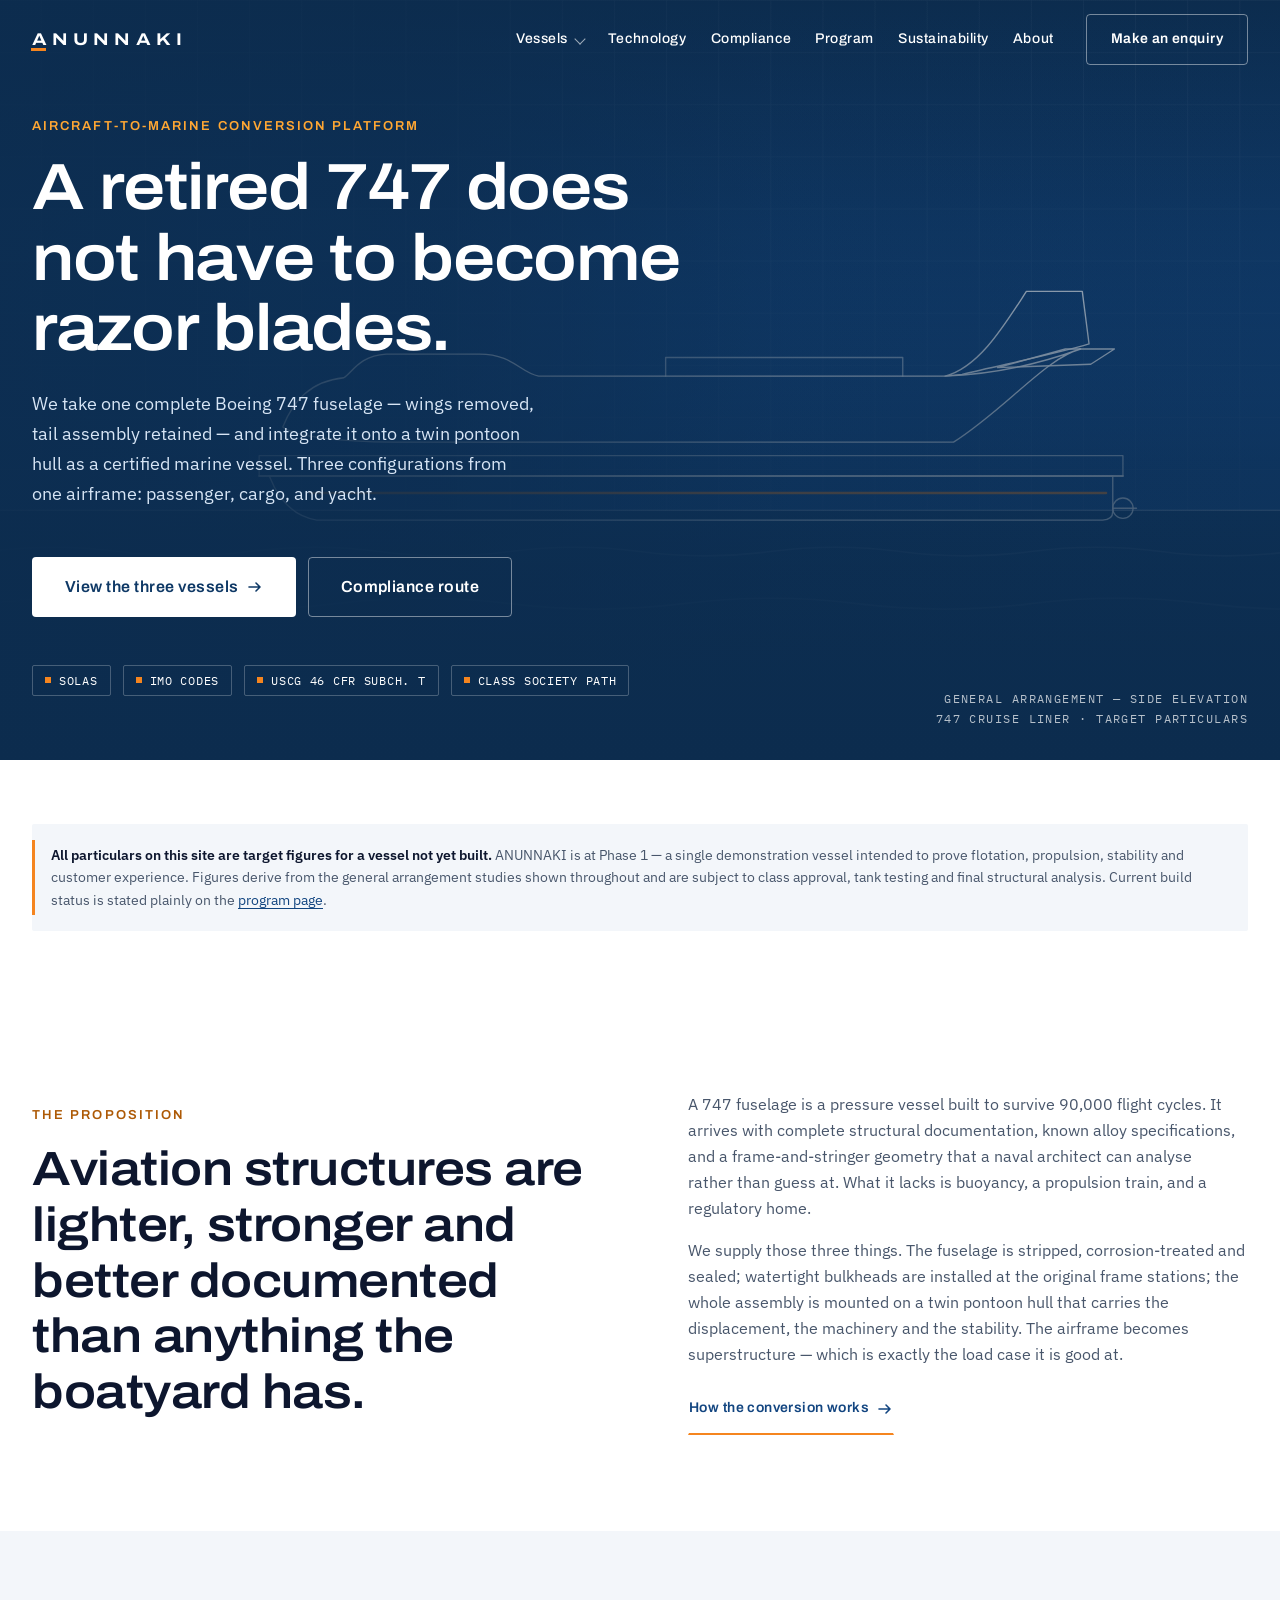
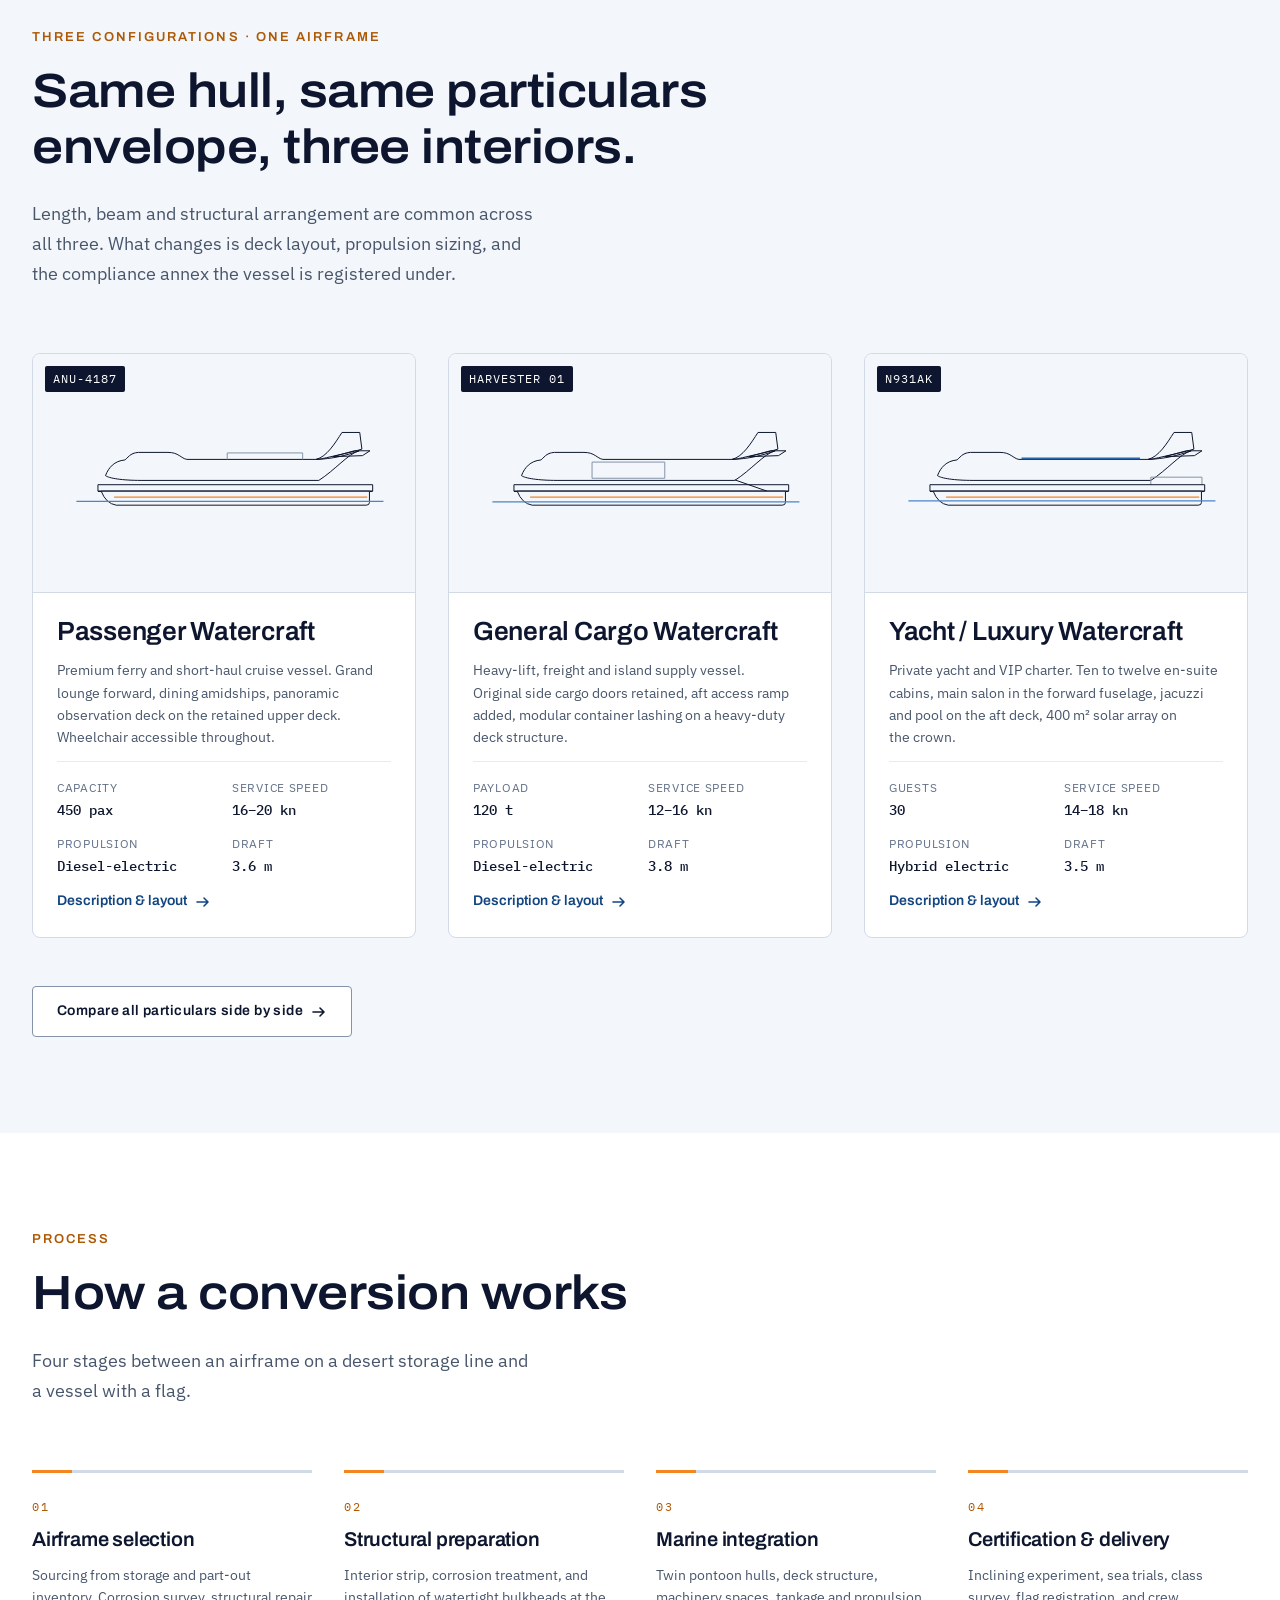
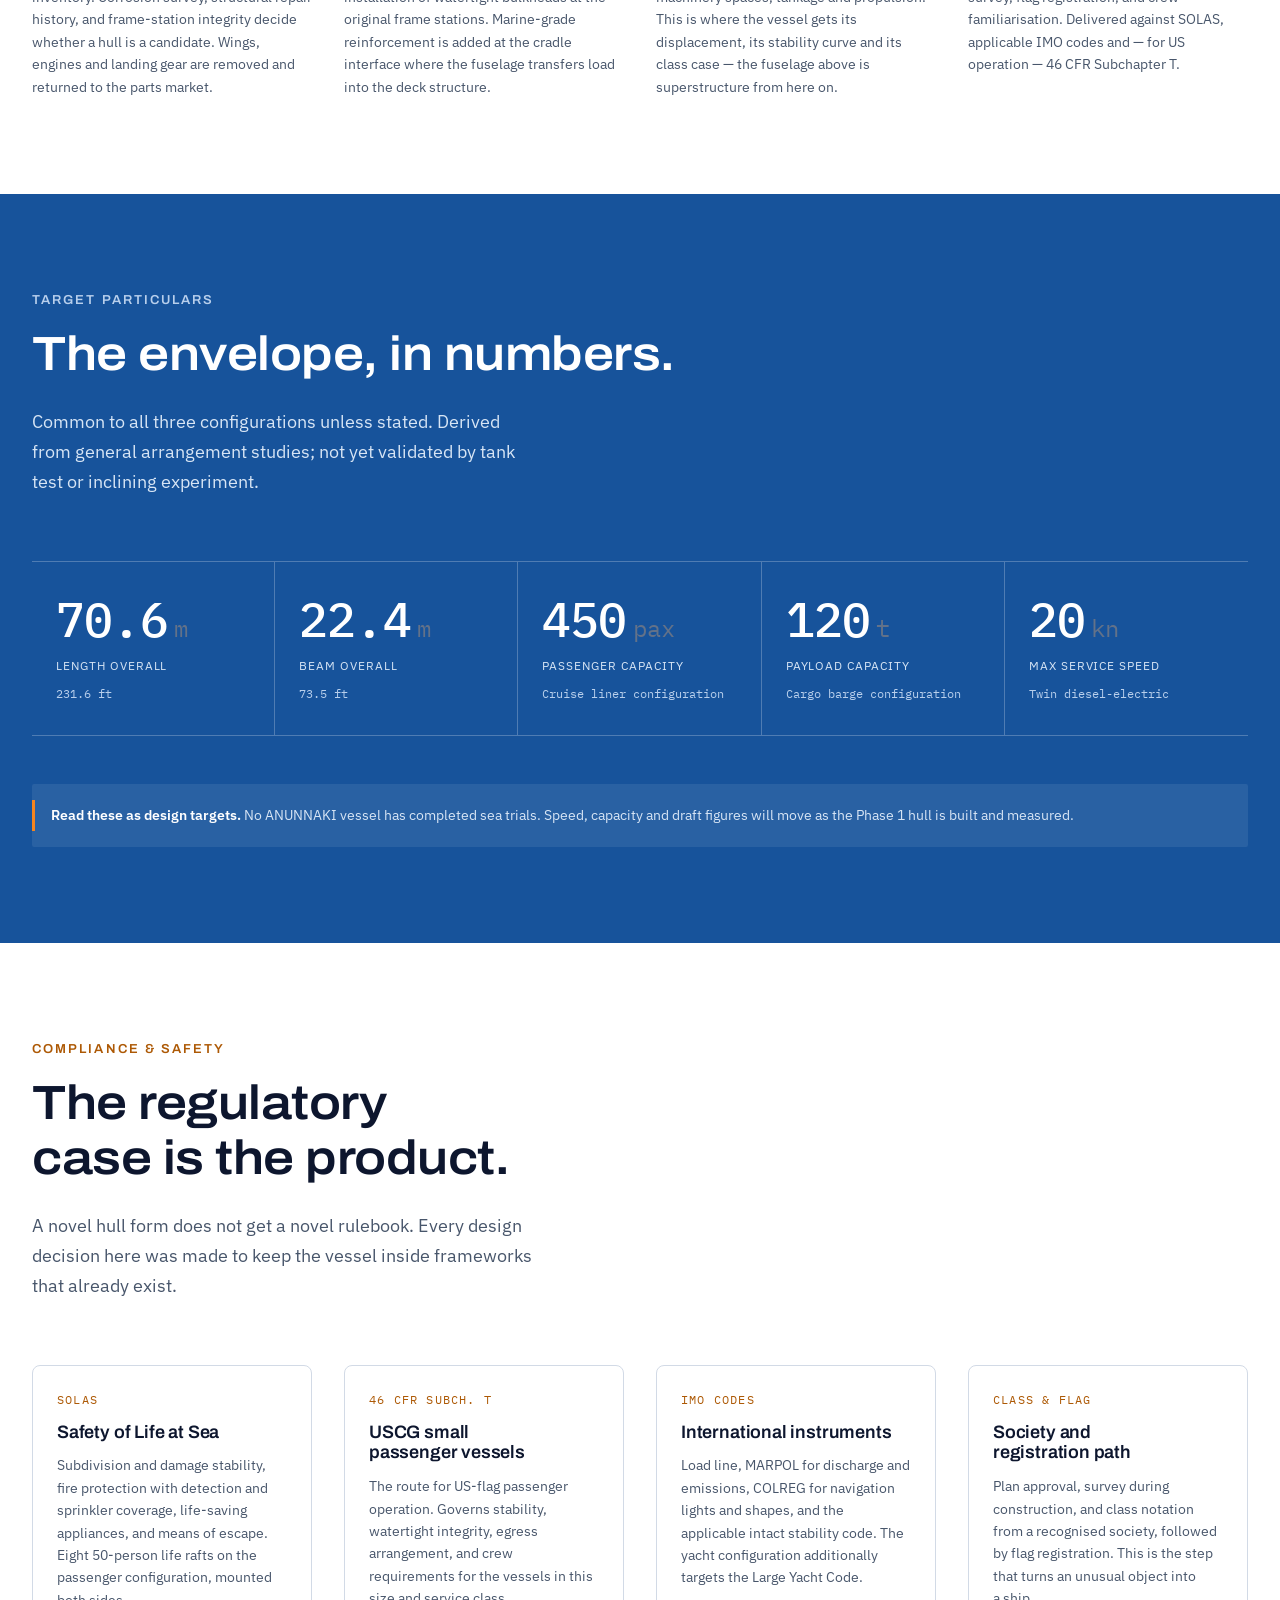
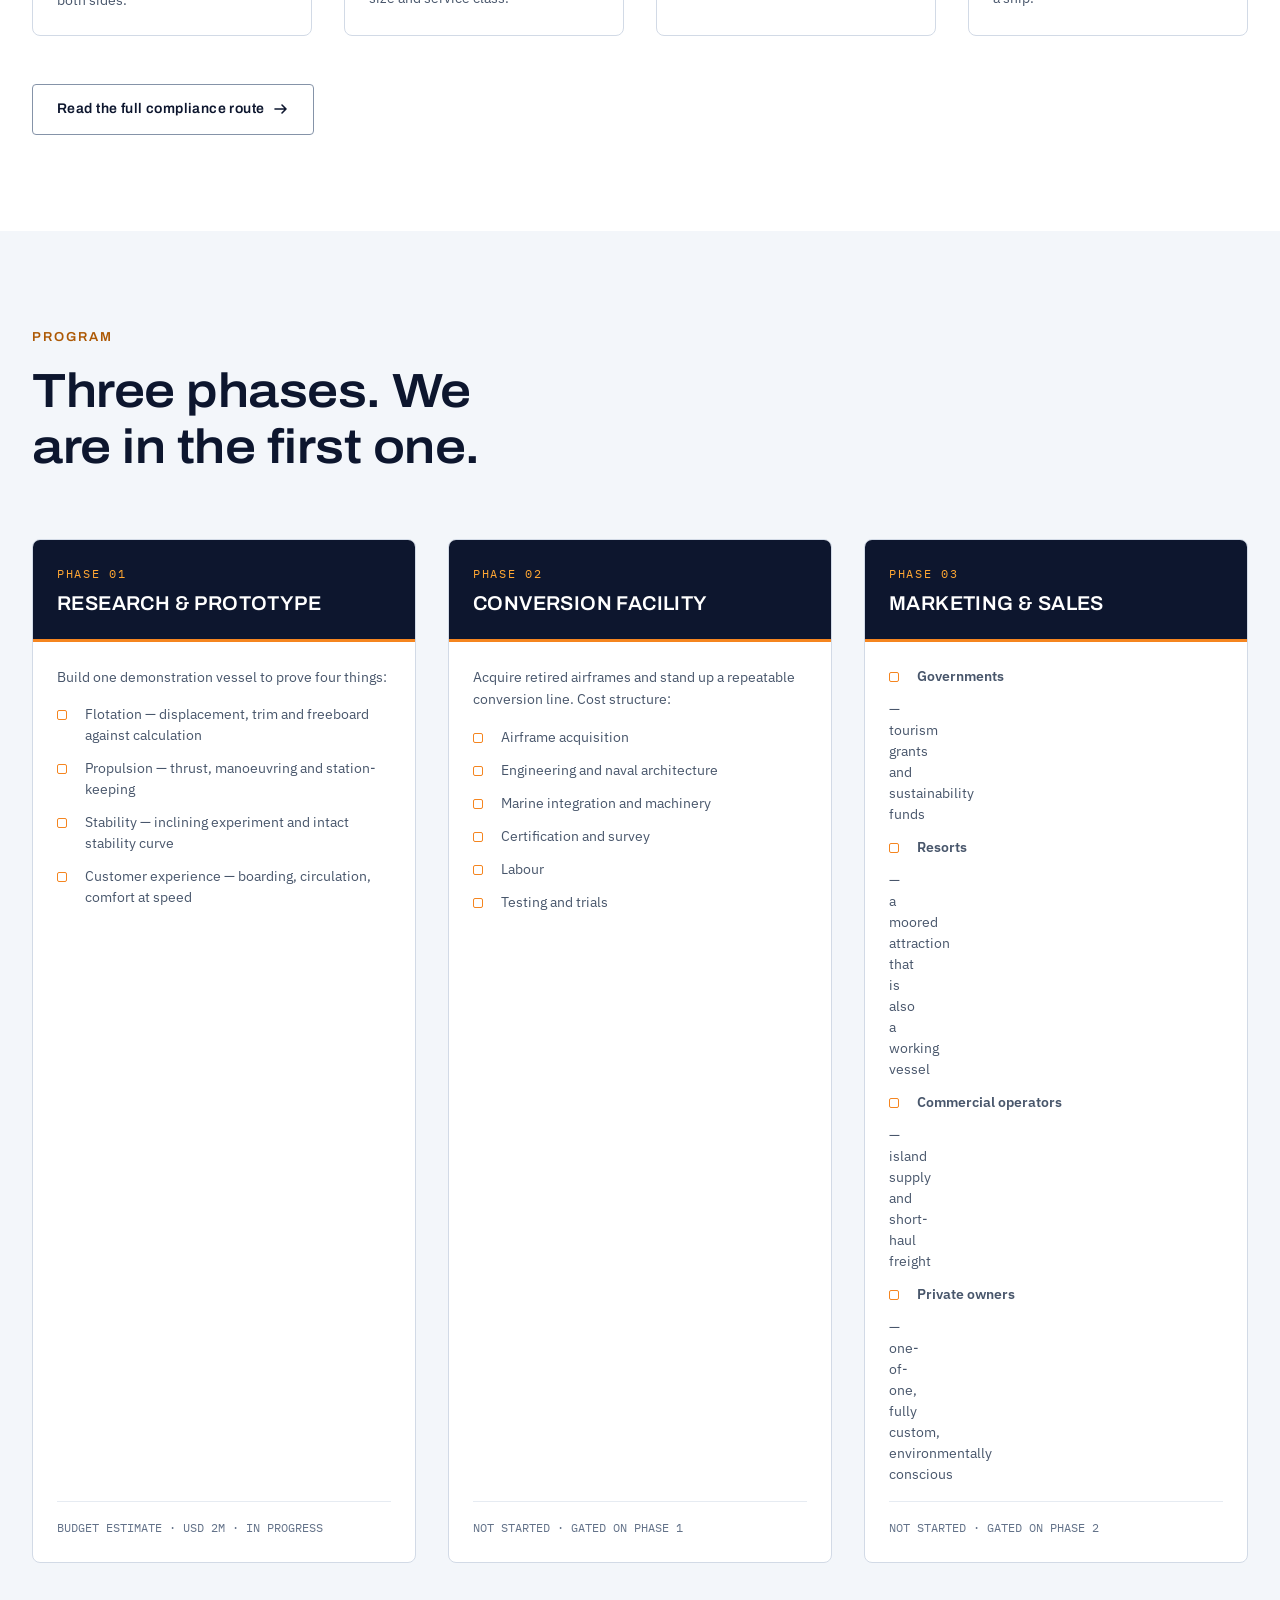
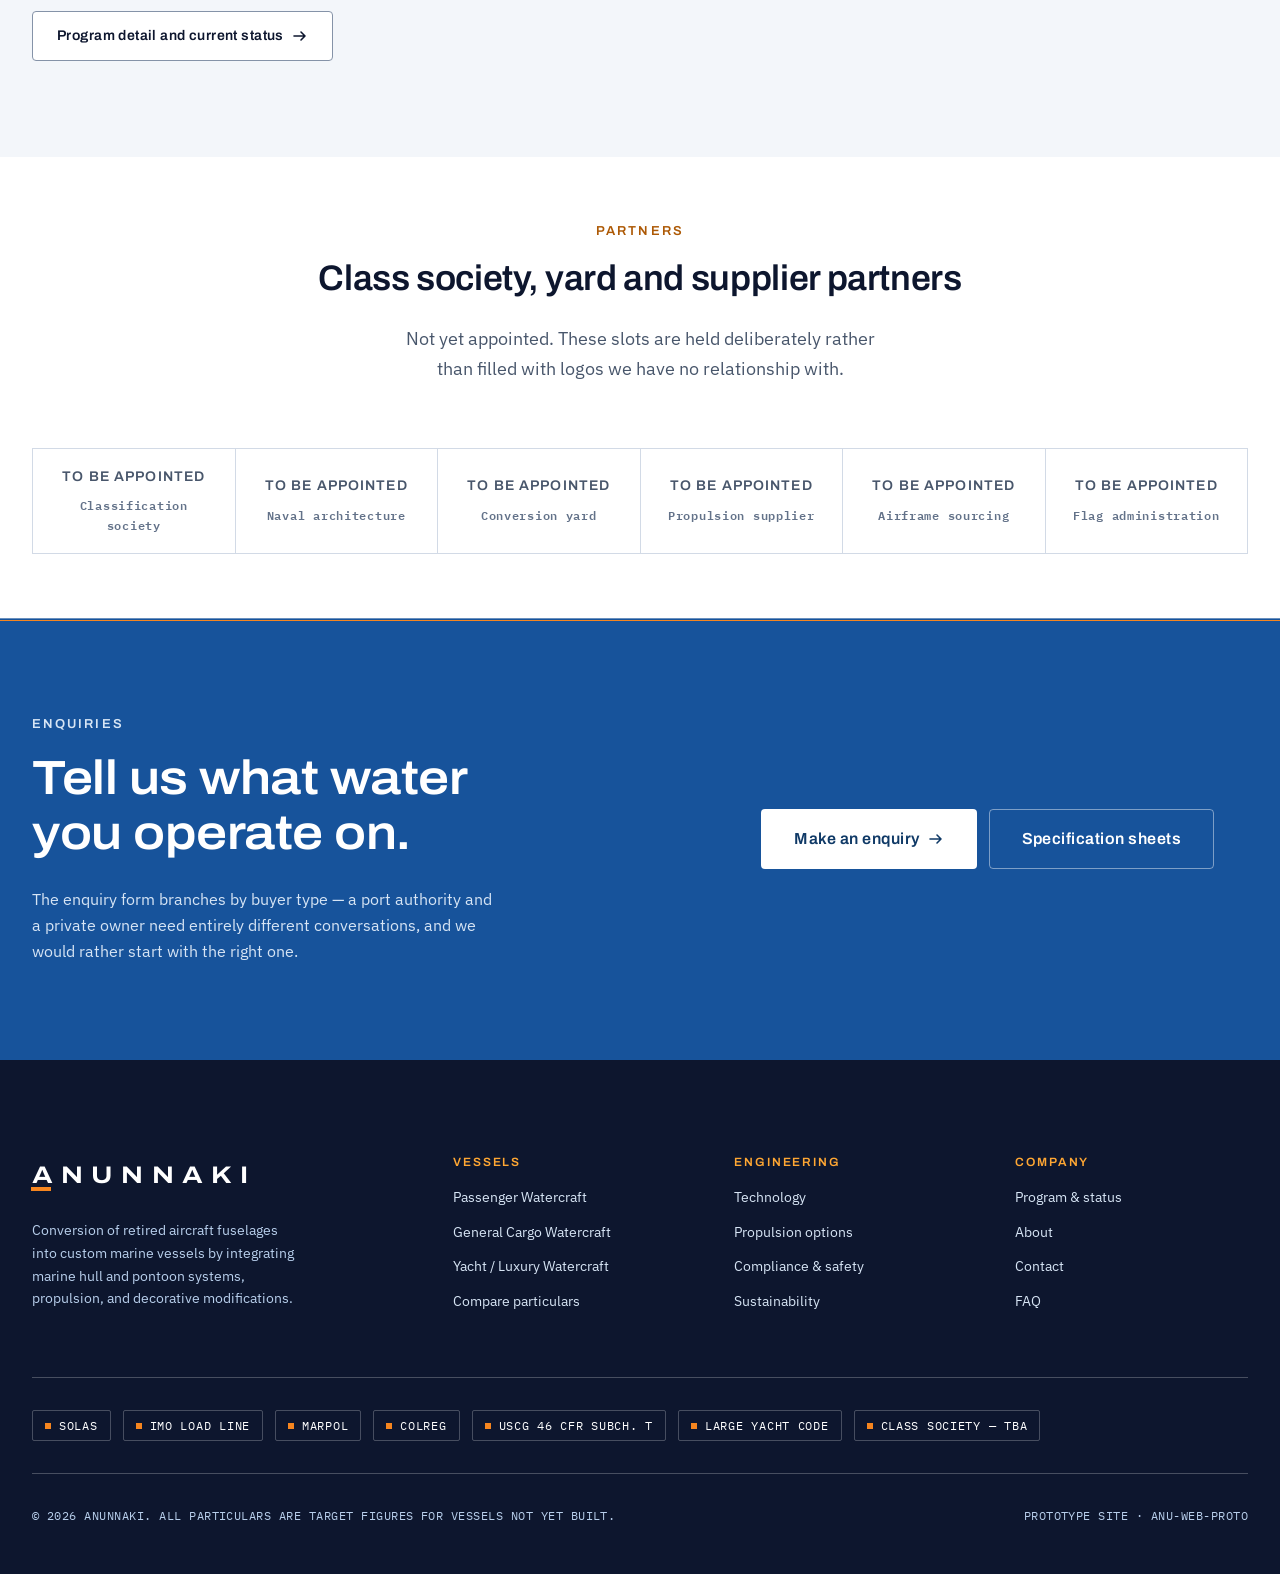
==== index.html @ afaea33b "index.html added so vercel works" ====
<!DOCTYPE html>
<html lang="en" class="no-js">
<head>
<meta charset="utf-8">
<meta name="viewport" content="width=device-width, initial-scale=1">
<title>ANUNNAKI — Aircraft-to-Marine Conversion Platform</title>
<meta name="description" content="ANUNNAKI converts retired Boeing 747 fuselages into certified marine vessels — passenger ferries, cargo barges and luxury yachts — on twin pontoon hulls, built to SOLAS, IMO and USCG 46 CFR Subchapter T standards.">

<link rel="preconnect" href="https://fonts.googleapis.com">
<link rel="preconnect" href="https://fonts.gstatic.com" crossorigin>
<link rel="stylesheet" href="https://fonts.googleapis.com/css2?family=Archivo:wdth,wght@75..125,400..700&family=IBM+Plex+Mono:wght@400;500&family=IBM+Plex+Sans:wght@400;500;600&display=swap">
<link rel="stylesheet" href="styles.css">
</head>

<body>

<a class="skip-link" href="#main">Skip to content</a>

<!-- ======================================================================
     HEADER — transparent over the hero, solid on scroll
     ====================================================================== -->
<header class="site-header" data-header data-over-hero="true">
  <div class="site-header__inner">

    <a class="logo" href="index.html" aria-label="ANUNNAKI — home">
      <span class="logo__mark">A</span><span>NUNNAKI</span>
    </a>

    <nav class="nav" aria-label="Primary">
      <ul class="nav__list">

        <li class="nav__item">
          <a class="nav__link nav__link--has-menu" href="vessels.html">
            Vessels <span class="nav__caret" aria-hidden="true"></span>
          </a>
          <div class="nav__menu">
            <a class="nav__menu-link" href="passenger.html">
              <span class="nav__menu-title">Passenger Watercraft</span>
              <span class="nav__menu-meta">747 CRUISE LINER · 450 PAX</span>
            </a>
            <a class="nav__menu-link" href="cargo.html">
              <span class="nav__menu-title">General Cargo Watercraft</span>
              <span class="nav__menu-meta">747 CARGO BARGE · 120 T</span>
            </a>
            <a class="nav__menu-link" href="yacht.html">
              <span class="nav__menu-title">Yacht / Luxury Watercraft</span>
              <span class="nav__menu-meta">747 LUXURY YACHT · 30 GUESTS</span>
            </a>
            <a class="nav__menu-link" href="vessels.html">
              <span class="nav__menu-title">Compare all three</span>
              <span class="nav__menu-meta">SHARED PARTICULARS SCHEMA</span>
            </a>
          </div>
        </li>

        <li class="nav__item"><a class="nav__link" href="technology.html">Technology</a></li>
        <li class="nav__item"><a class="nav__link" href="compliance.html">Compliance</a></li>
        <li class="nav__item"><a class="nav__link" href="program.html">Program</a></li>
        <li class="nav__item"><a class="nav__link" href="sustainability.html">Sustainability</a></li>
        <li class="nav__item"><a class="nav__link" href="about.html">About</a></li>
      </ul>

      <a class="btn btn--on-brand-outline" href="contact.html">Make an enquiry</a>
    </nav>

    <button class="nav-toggle" type="button" data-nav-toggle aria-expanded="false" aria-controls="drawer" aria-label="Open menu">
      <span class="nav-toggle__bar"></span>
      <span class="nav-toggle__bar"></span>
      <span class="nav-toggle__bar"></span>
    </button>
  </div>
</header>

<!-- Mobile drawer -->
<div class="drawer" id="drawer" data-drawer data-open="false">
  <p class="drawer__group-label">Vessels</p>
  <a class="drawer__link" href="passenger.html">Passenger <span class="drawer__meta">450 PAX</span></a>
  <a class="drawer__link" href="cargo.html">Cargo <span class="drawer__meta">120 T</span></a>
  <a class="drawer__link" href="yacht.html">Yacht <span class="drawer__meta">30 GUESTS</span></a>

  <p class="drawer__group-label">Company</p>
  <a class="drawer__link" href="technology.html">Technology</a>
  <a class="drawer__link" href="compliance.html">Compliance &amp; Safety</a>
  <a class="drawer__link" href="program.html">Program</a>
  <a class="drawer__link" href="sustainability.html">Sustainability</a>
  <a class="drawer__link" href="about.html">About</a>
  <a class="drawer__link" href="faq.html">FAQ</a>
  <a class="drawer__link" href="contact.html">Contact</a>
</div>


<main id="main">

<!-- ======================================================================
     HERO — full-bleed. The drawing is the hero, not a render: the supplied
     renders carry visible generation artifacts and this audience spots them.
     ====================================================================== -->
<section class="hero hero--bleed">

  <div class="hero__media" aria-hidden="true">
    <svg viewBox="0 0 1200 700" preserveAspectRatio="xMidYMid slice" role="presentation">
      <defs>
        <linearGradient id="heroSky" x1="0" y1="0" x2="0" y2="1">
          <stop offset="0%"   stop-color="#0C2C4E"/>
          <stop offset="55%"  stop-color="#124580"/>
          <stop offset="100%" stop-color="#17539B"/>
        </linearGradient>
        <linearGradient id="heroSea" x1="0" y1="0" x2="0" y2="1">
          <stop offset="0%"   stop-color="#0F3966"/>
          <stop offset="100%" stop-color="#0C2C4E"/>
        </linearGradient>
        <pattern id="heroGrid" width="48" height="48" patternUnits="userSpaceOnUse">
          <path d="M 48 0 L 0 0 0 48" fill="none" stroke="#FFFFFF" stroke-opacity="0.06" stroke-width="1"/>
        </pattern>
      </defs>

      <rect width="1200" height="700" fill="url(#heroSky)"/>
      <rect width="1200" height="700" fill="url(#heroGrid)"/>
      <rect y="470" width="1200" height="230" fill="url(#heroSea)"/>

      <!-- Horizon and swell -->
      <path d="M0 470 H1200" stroke="#FFFFFF" stroke-opacity="0.22" stroke-width="1"/>
      <path d="M0 508 q60 -8 120 0 t120 0 t120 0 t120 0 t120 0 t120 0 t120 0 t120 0 t120 0 t120 0"
            fill="none" stroke="#FFFFFF" stroke-opacity="0.10" stroke-width="1.5"/>
      <path d="M0 556 q80 -10 160 0 t160 0 t160 0 t160 0 t160 0 t160 0 t160 0 t160 0"
            fill="none" stroke="#FFFFFF" stroke-opacity="0.08" stroke-width="1.5"/>

      <!-- Vessel silhouette, drawn in white line on the marine field.
           The y-offset is derived, not eyeballed: the hull's local waterline
           sits at y=288, so to land it on the sea surface at y=470 the group
           translates by 470 - (288 x 0.78) = 245. -->
      <g transform="translate(140, 245) scale(0.78)" fill="none"
         stroke="#FFFFFF" stroke-opacity="0.9" stroke-width="1.6"
         stroke-linejoin="round" stroke-linecap="round">

        <!-- Fuselage with 747 upper deck -->
        <path d="M 168 190
                 C 180 160, 200 136, 240 132
                 C 250 126, 258 106, 290 104
                 L 400 104
                 C 440 104, 448 126, 470 130
                 L 950 130
                 C 1010 128, 1060 116, 1110 98
                 C 1070 108, 1020 170, 960 208
                 L 300 208
                 C 230 208, 180 200, 168 190 Z"/>

        <!-- Vertical stabiliser, retained -->
        <path d="M 950 130 C 990 120, 1020 70, 1046 30 L 1112 30 L 1120 92
                 C 1080 104, 1020 116, 970 128 Z"/>
        <!-- Horizontal stabiliser -->
        <path d="M 1012 120 L 1092 98 L 1150 98 L 1122 116 Z"/>

        <!-- Upper deck / observation railing -->
        <path d="M 620 130 L 620 108 M 900 130 L 900 108 M 620 108 L 900 108"
              stroke-opacity="0.55"/>

        <!-- Main deck -->
        <path d="M 140 248 L 1160 248" stroke-width="2.2"/>
        <path d="M 140 248 L 140 224 L 1160 224 L 1160 248" stroke-opacity="0.7"/>

        <!-- Twin pontoon hull, side profile -->
        <path d="M 152 248 L 1148 248 L 1148 290 Q 1148 300 1136 300 L 208 300
                 Q 170 294 152 248 Z"/>
        <!-- Hull stripe -->
        <path d="M 200 268 L 1140 268" stroke="#F5851F" stroke-opacity="0.95" stroke-width="3"/>

        <!-- Propulsion pod -->
        <circle cx="1160" cy="286" r="12"/>
        <path d="M 1148 286 L 1176 286"/>
      </g>

      <!-- Waterline through the hulls -->
      <path d="M0 470 H1200" stroke="#FFFFFF" stroke-opacity="0.28" stroke-width="1"/>
    </svg>
  </div>

  <div class="hero__scrim"></div>

  <div class="hero__inner container">
    <p class="eyebrow eyebrow--on-dark">Aircraft-to-marine conversion platform</p>
    <h1 class="hero__title">A retired 747 does not have to become razor blades.</h1>
    <p class="hero__lead">
      We take one complete Boeing 747 fuselage — wings removed, tail assembly retained — and
      integrate it onto a twin pontoon hull as a certified marine vessel. Three configurations
      from one airframe: passenger, cargo, and yacht.
    </p>

    <div class="cluster hero__actions">
      <a class="btn btn--on-brand btn--lg" href="vessels.html">
        View the three vessels
        <svg class="btn__arrow" viewBox="0 0 16 16" fill="none" aria-hidden="true">
          <path d="M2 8h11M9 4l4 4-4 4" stroke="currentColor" stroke-width="1.6" stroke-linecap="round" stroke-linejoin="round"/>
        </svg>
      </a>
      <a class="btn btn--on-brand-outline btn--lg" href="compliance.html">Compliance route</a>
    </div>

    <div class="cluster mt-7">
      <span class="badge badge--on-brand">SOLAS</span>
      <span class="badge badge--on-brand">IMO CODES</span>
      <span class="badge badge--on-brand">USCG 46 CFR SUBCH. T</span>
      <span class="badge badge--on-brand">CLASS SOCIETY PATH</span>
    </div>
  </div>

  <p class="hero__reg">
    GENERAL ARRANGEMENT — SIDE ELEVATION<br>
    747 CRUISE LINER · TARGET PARTICULARS
  </p>
</section>

<!-- ======================================================================
     DISCLOSURE — placed first on purpose. Phase 1 is the prototype; every
     figure on this site is a target, and saying so up front is cheaper
     than being asked.
     ====================================================================== -->
<section class="section section--sm">
  <div class="container">
    <div class="notice reveal">
      <p class="notice__body">
        <strong>All particulars on this site are target figures for a vessel not yet built.</strong>
        ANUNNAKI is at Phase&nbsp;1 — a single demonstration vessel intended to prove flotation,
        propulsion, stability and customer experience. Figures derive from the general arrangement
        studies shown throughout and are subject to class approval, tank testing and final
        structural analysis. Current build status is stated plainly on the
        <a href="program.html">program page</a>.
      </p>
    </div>
  </div>
</section>

<!-- ======================================================================
     PROPOSITION
     ====================================================================== -->
<section class="section">
  <div class="container">
    <div class="split">
      <div class="reveal">
        <p class="eyebrow">The proposition</p>
        <h2>Aviation structures are lighter, stronger and better documented than anything the boatyard has.</h2>
      </div>
      <div class="prose reveal">
        <p>
          A 747 fuselage is a pressure vessel built to survive 90,000 flight cycles. It arrives
          with complete structural documentation, known alloy specifications, and a frame-and-stringer
          geometry that a naval architect can analyse rather than guess at. What it lacks is
          buoyancy, a propulsion train, and a regulatory home.
        </p>
        <p>
          We supply those three things. The fuselage is stripped, corrosion-treated and sealed;
          watertight bulkheads are installed at the original frame stations; the whole assembly is
          mounted on a twin pontoon hull that carries the displacement, the machinery and the
          stability. The airframe becomes superstructure — which is exactly the load case it is
          good at.
        </p>
        <p>
          <a class="btn btn--ghost" href="technology.html">
            How the conversion works
            <svg class="btn__arrow" viewBox="0 0 16 16" fill="none" aria-hidden="true">
              <path d="M2 8h11M9 4l4 4-4 4" stroke="currentColor" stroke-width="1.6" stroke-linecap="round" stroke-linejoin="round"/>
            </svg>
          </a>
        </p>
      </div>
    </div>
  </div>
</section>

<!-- ======================================================================
     THREE VESSELS — the links the brief asked for. Each goes to a page
     with a written description and the layout drawings.
     ====================================================================== -->
<section class="section section--sunken" id="vessels">
  <div class="container">

    <div class="section-header reveal">
      <p class="eyebrow">Three configurations · one airframe</p>
      <h2>Same hull, same particulars envelope, three interiors.</h2>
      <p class="section-header__lead">
        Length, beam and structural arrangement are common across all three. What changes is deck
        layout, propulsion sizing, and the compliance annex the vessel is registered under.
      </p>
    </div>

    <div class="auto-grid auto-grid--3">

      <!-- Passenger -->
      <article class="vessel-card reveal">
        <div class="vessel-card__media">
          <span class="vessel-card__tag">ANU-4187</span>
          <svg class="ga" viewBox="0 0 620 200" role="img" aria-label="Side elevation of the 747 Cruise Liner: fuselage with upper deck lounge on a twin pontoon hull.">
            <g transform="translate(6,10) scale(0.5)">
              <path class="ln" d="M 168 190 C 180 160, 200 136, 240 132 C 250 126, 258 106, 290 104 L 400 104 C 440 104, 448 126, 470 130 L 950 130 C 1010 128, 1060 116, 1110 98 C 1070 108, 1020 170, 960 208 L 300 208 C 230 208, 180 200, 168 190 Z"/>
              <path class="ln" d="M 950 130 C 990 120, 1020 70, 1046 30 L 1112 30 L 1120 92 C 1080 104, 1020 116, 970 128 Z"/>
              <path class="ln" d="M 1012 120 L 1092 98 L 1150 98 L 1122 116 Z"/>
              <path class="dim" d="M 620 130 L 620 106 L 900 106 L 900 130"/>
              <path class="ln-2" d="M 140 248 L 1160 248"/>
              <path class="ln" d="M 140 248 L 140 224 L 1160 224 L 1160 248"/>
              <path class="fill-light" d="M 152 248 L 1148 248 L 1148 290 Q 1148 300 1136 300 L 208 300 Q 170 294 152 248 Z"/>
              <path d="M 200 270 L 1140 270" stroke="var(--accent-graphic)" stroke-width="5" fill="none"/>
              <path class="wl" d="M 60 286 H 1200"/>
            </g>
          </svg>
        </div>
        <div class="vessel-card__body">
          <h3 class="vessel-card__title"><a href="passenger.html">Passenger Watercraft</a></h3>
          <p class="vessel-card__desc">
            Premium ferry and short-haul cruise vessel. Grand lounge forward, dining amidships,
            panoramic observation deck on the retained upper deck. Wheelchair accessible throughout.
          </p>
          <dl class="vessel-card__specs">
            <div class="vessel-card__spec"><dt>Capacity</dt><dd>450 pax</dd></div>
            <div class="vessel-card__spec"><dt>Service speed</dt><dd>16–20 kn</dd></div>
            <div class="vessel-card__spec"><dt>Propulsion</dt><dd>Diesel-electric</dd></div>
            <div class="vessel-card__spec"><dt>Draft</dt><dd>3.6 m</dd></div>
          </dl>
          <p class="vessel-card__cta">
            Description &amp; layout
            <svg class="btn__arrow" viewBox="0 0 16 16" fill="none" aria-hidden="true">
              <path d="M2 8h11M9 4l4 4-4 4" stroke="currentColor" stroke-width="1.6" stroke-linecap="round" stroke-linejoin="round"/>
            </svg>
          </p>
        </div>
      </article>

      <!-- Cargo -->
      <article class="vessel-card reveal">
        <div class="vessel-card__media">
          <span class="vessel-card__tag">HARVESTER 01</span>
          <svg class="ga" viewBox="0 0 620 200" role="img" aria-label="Side elevation of the 747 Cargo Barge: fuselage with aft loading ramp on a twin pontoon hull.">
            <g transform="translate(6,10) scale(0.5)">
              <path class="ln" d="M 168 190 C 180 160, 200 136, 240 132 C 250 126, 258 106, 290 104 L 400 104 C 440 104, 448 126, 470 130 L 950 130 C 1010 128, 1060 116, 1110 98 C 1070 108, 1020 170, 960 208 L 300 208 C 230 208, 180 200, 168 190 Z"/>
              <path class="ln" d="M 950 130 C 990 120, 1020 70, 1046 30 L 1112 30 L 1120 92 C 1080 104, 1020 116, 970 128 Z"/>
              <path class="ln" d="M 1012 120 L 1092 98 L 1150 98 L 1122 116 Z"/>
              <!-- Side cargo door -->
              <path class="dim" d="M 430 140 L 430 200 L 700 200 L 700 140 Z"/>
              <!-- Aft ramp, lowered -->
              <path class="ln" d="M 960 206 L 1080 248"/>
              <path class="ln-2" d="M 140 248 L 1160 248"/>
              <path class="ln" d="M 140 248 L 140 224 L 1160 224 L 1160 248"/>
              <path class="fill-light" d="M 152 248 L 1148 248 L 1148 290 Q 1148 300 1136 300 L 208 300 Q 170 294 152 248 Z"/>
              <path d="M 200 270 L 1140 270" stroke="var(--accent-graphic)" stroke-width="5" fill="none"/>
              <path class="wl" d="M 60 288 H 1200"/>
            </g>
          </svg>
        </div>
        <div class="vessel-card__body">
          <h3 class="vessel-card__title"><a href="cargo.html">General Cargo Watercraft</a></h3>
          <p class="vessel-card__desc">
            Heavy-lift, freight and island supply vessel. Original side cargo doors retained,
            aft access ramp added, modular container lashing on a heavy-duty deck structure.
          </p>
          <dl class="vessel-card__specs">
            <div class="vessel-card__spec"><dt>Payload</dt><dd>120 t</dd></div>
            <div class="vessel-card__spec"><dt>Service speed</dt><dd>12–16 kn</dd></div>
            <div class="vessel-card__spec"><dt>Propulsion</dt><dd>Diesel-electric</dd></div>
            <div class="vessel-card__spec"><dt>Draft</dt><dd>3.8 m</dd></div>
          </dl>
          <p class="vessel-card__cta">
            Description &amp; layout
            <svg class="btn__arrow" viewBox="0 0 16 16" fill="none" aria-hidden="true">
              <path d="M2 8h11M9 4l4 4-4 4" stroke="currentColor" stroke-width="1.6" stroke-linecap="round" stroke-linejoin="round"/>
            </svg>
          </p>
        </div>
      </article>

      <!-- Yacht -->
      <article class="vessel-card reveal">
        <div class="vessel-card__media">
          <span class="vessel-card__tag">N931AK</span>
          <svg class="ga" viewBox="0 0 620 200" role="img" aria-label="Side elevation of the 747 Luxury Yacht: fuselage with open aft deck and solar array on a twin pontoon hull.">
            <g transform="translate(6,10) scale(0.5)">
              <path class="ln" d="M 168 190 C 180 160, 200 136, 240 132 C 250 126, 258 106, 290 104 L 400 104 C 440 104, 448 126, 470 130 L 950 130 C 1010 128, 1060 116, 1110 98 C 1070 108, 1020 170, 960 208 L 300 208 C 230 208, 180 200, 168 190 Z"/>
              <path class="ln" d="M 950 130 C 990 120, 1020 70, 1046 30 L 1112 30 L 1120 92 C 1080 104, 1020 116, 970 128 Z"/>
              <path class="ln" d="M 1012 120 L 1092 98 L 1150 98 L 1122 116 Z"/>
              <!-- Solar array on the crown -->
              <path d="M 480 126 L 920 126" stroke="var(--marine-500)" stroke-width="6" fill="none"/>
              <!-- Open aft sun deck with rail -->
              <path class="dim" d="M 960 224 L 960 196 M 1150 224 L 1150 196 M 960 196 L 1150 196"/>
              <path class="ln-2" d="M 140 248 L 1160 248"/>
              <path class="ln" d="M 140 248 L 140 224 L 1160 224 L 1160 248"/>
              <path class="fill-light" d="M 152 248 L 1148 248 L 1148 290 Q 1148 300 1136 300 L 208 300 Q 170 294 152 248 Z"/>
              <path d="M 200 270 L 1140 270" stroke="var(--accent-graphic)" stroke-width="5" fill="none"/>
              <path class="wl" d="M 60 284 H 1200"/>
            </g>
          </svg>
        </div>
        <div class="vessel-card__body">
          <h3 class="vessel-card__title"><a href="yacht.html">Yacht / Luxury Watercraft</a></h3>
          <p class="vessel-card__desc">
            Private yacht and VIP charter. Ten to twelve en-suite cabins, main salon in the
            forward fuselage, jacuzzi and pool on the aft deck, 400&nbsp;m² solar array on the crown.
          </p>
          <dl class="vessel-card__specs">
            <div class="vessel-card__spec"><dt>Guests</dt><dd>30</dd></div>
            <div class="vessel-card__spec"><dt>Service speed</dt><dd>14–18 kn</dd></div>
            <div class="vessel-card__spec"><dt>Propulsion</dt><dd>Hybrid electric</dd></div>
            <div class="vessel-card__spec"><dt>Draft</dt><dd>3.5 m</dd></div>
          </dl>
          <p class="vessel-card__cta">
            Description &amp; layout
            <svg class="btn__arrow" viewBox="0 0 16 16" fill="none" aria-hidden="true">
              <path d="M2 8h11M9 4l4 4-4 4" stroke="currentColor" stroke-width="1.6" stroke-linecap="round" stroke-linejoin="round"/>
            </svg>
          </p>
        </div>
      </article>

    </div>

    <p class="mt-7">
      <a class="btn btn--secondary" href="vessels.html">
        Compare all particulars side by side
        <svg class="btn__arrow" viewBox="0 0 16 16" fill="none" aria-hidden="true">
          <path d="M2 8h11M9 4l4 4-4 4" stroke="currentColor" stroke-width="1.6" stroke-linecap="round" stroke-linejoin="round"/>
        </svg>
      </a>
    </p>
  </div>
</section>

<!-- ======================================================================
     HOW A CONVERSION WORKS
     ====================================================================== -->
<section class="section">
  <div class="container">
    <div class="section-header reveal">
      <p class="eyebrow">Process</p>
      <h2>How a conversion works</h2>
      <p class="section-header__lead">
        Four stages between an airframe on a desert storage line and a vessel with a flag.
      </p>
    </div>

    <div class="process">
      <div class="process__step reveal">
        <h3 class="process__title">Airframe selection</h3>
        <p class="process__desc">
          Sourcing from storage and part-out inventory. Corrosion survey, structural repair history,
          and frame-station integrity decide whether a hull is a candidate. Wings, engines and
          landing gear are removed and returned to the parts market.
        </p>
      </div>
      <div class="process__step reveal">
        <h3 class="process__title">Structural preparation</h3>
        <p class="process__desc">
          Interior strip, corrosion treatment, and installation of watertight bulkheads at the
          original frame stations. Marine-grade reinforcement is added at the cradle interface
          where the fuselage transfers load into the deck structure.
        </p>
      </div>
      <div class="process__step reveal">
        <h3 class="process__title">Marine integration</h3>
        <p class="process__desc">
          Twin pontoon hulls, deck structure, machinery spaces, tankage and propulsion. This is
          where the vessel gets its displacement, its stability curve and its class case — the
          fuselage above is superstructure from here on.
        </p>
      </div>
      <div class="process__step reveal">
        <h3 class="process__title">Certification &amp; delivery</h3>
        <p class="process__desc">
          Inclining experiment, sea trials, class survey, flag registration, and crew familiarisation.
          Delivered against SOLAS, applicable IMO codes and — for US operation — 46&nbsp;CFR
          Subchapter&nbsp;T.
        </p>
      </div>
    </div>
  </div>
</section>

<!-- ======================================================================
     CREDIBILITY BAND — stat strip on the marine field
     ====================================================================== -->
<section class="section section--brand">
  <div class="container">
    <div class="section-header reveal">
      <p class="eyebrow eyebrow--on-brand">Target particulars</p>
      <h2>The envelope, in numbers.</h2>
      <p class="section-header__lead" style="color: var(--marine-100);">
        Common to all three configurations unless stated. Derived from general arrangement studies;
        not yet validated by tank test or inclining experiment.
      </p>
    </div>

    <div class="stat-strip stat-strip--on-brand reveal">
      <div class="stat">
        <span class="stat__value">70.6<span class="stat__unit">m</span></span>
        <span class="stat__label">Length overall</span>
        <span class="stat__note">231.6 ft</span>
      </div>
      <div class="stat">
        <span class="stat__value">22.4<span class="stat__unit">m</span></span>
        <span class="stat__label">Beam overall</span>
        <span class="stat__note">73.5 ft</span>
      </div>
      <div class="stat">
        <span class="stat__value">450<span class="stat__unit">pax</span></span>
        <span class="stat__label">Passenger capacity</span>
        <span class="stat__note">Cruise liner configuration</span>
      </div>
      <div class="stat">
        <span class="stat__value">120<span class="stat__unit">t</span></span>
        <span class="stat__label">Payload capacity</span>
        <span class="stat__note">Cargo barge configuration</span>
      </div>
      <div class="stat">
        <span class="stat__value">20<span class="stat__unit">kn</span></span>
        <span class="stat__label">Max service speed</span>
        <span class="stat__note">Twin diesel-electric</span>
      </div>
    </div>

    <div class="notice notice--on-brand mt-7 reveal">
      <p class="notice__body">
        <strong>Read these as design targets.</strong> No ANUNNAKI vessel has completed sea trials.
        Speed, capacity and draft figures will move as the Phase&nbsp;1 hull is built and measured.
      </p>
    </div>
  </div>
</section>

<!-- ======================================================================
     COMPLIANCE PREVIEW
     ====================================================================== -->
<section class="section">
  <div class="container">
    <div class="section-header reveal">
      <p class="eyebrow">Compliance &amp; safety</p>
      <h2>The regulatory case is the product.</h2>
      <p class="section-header__lead">
        A novel hull form does not get a novel rulebook. Every design decision here was made to
        keep the vessel inside frameworks that already exist.
      </p>
    </div>

    <div class="compliance-grid">
      <div class="compliance-card reveal">
        <span class="compliance-card__code">SOLAS</span>
        <h3 class="compliance-card__title">Safety of Life at Sea</h3>
        <p class="compliance-card__desc">
          Subdivision and damage stability, fire protection with detection and sprinkler coverage,
          life-saving appliances, and means of escape. Eight 50-person life rafts on the passenger
          configuration, mounted both sides.
        </p>
      </div>
      <div class="compliance-card reveal">
        <span class="compliance-card__code">46 CFR SUBCH. T</span>
        <h3 class="compliance-card__title">USCG small passenger vessels</h3>
        <p class="compliance-card__desc">
          The route for US-flag passenger operation. Governs stability, watertight integrity,
          egress arrangement, and crew requirements for the vessels in this size and service class.
        </p>
      </div>
      <div class="compliance-card reveal">
        <span class="compliance-card__code">IMO CODES</span>
        <h3 class="compliance-card__title">International instruments</h3>
        <p class="compliance-card__desc">
          Load line, MARPOL for discharge and emissions, COLREG for navigation lights and shapes,
          and the applicable intact stability code. The yacht configuration additionally targets
          the Large Yacht Code.
        </p>
      </div>
      <div class="compliance-card reveal">
        <span class="compliance-card__code">CLASS &amp; FLAG</span>
        <h3 class="compliance-card__title">Society and registration path</h3>
        <p class="compliance-card__desc">
          Plan approval, survey during construction, and class notation from a recognised society,
          followed by flag registration. This is the step that turns an unusual object into a ship.
        </p>
      </div>
    </div>

    <p class="mt-7">
      <a class="btn btn--secondary" href="compliance.html">
        Read the full compliance route
        <svg class="btn__arrow" viewBox="0 0 16 16" fill="none" aria-hidden="true">
          <path d="M2 8h11M9 4l4 4-4 4" stroke="currentColor" stroke-width="1.6" stroke-linecap="round" stroke-linejoin="round"/>
        </svg>
      </a>
    </p>
  </div>
</section>

<!-- ======================================================================
     PROGRAM — three phases, condensed
     ====================================================================== -->
<section class="section section--sunken">
  <div class="container">
    <div class="section-header reveal">
      <p class="eyebrow">Program</p>
      <h2>Three phases. We are in the first one.</h2>
    </div>

    <div class="auto-grid auto-grid--3">

      <article class="phase-card reveal">
        <div class="phase-card__head">
          <span class="phase-card__num">PHASE 01</span>
          <h3 class="phase-card__title">Research &amp; prototype</h3>
        </div>
        <div class="phase-card__body">
          <p class="vessel-card__desc">Build one demonstration vessel to prove four things:</p>
          <ul class="checklist">
            <li>Flotation — displacement, trim and freeboard against calculation</li>
            <li>Propulsion — thrust, manoeuvring and station-keeping</li>
            <li>Stability — inclining experiment and intact stability curve</li>
            <li>Customer experience — boarding, circulation, comfort at speed</li>
          </ul>
          <p class="phase-card__status">BUDGET ESTIMATE · USD 2M · IN PROGRESS</p>
        </div>
      </article>

      <article class="phase-card reveal">
        <div class="phase-card__head">
          <span class="phase-card__num">PHASE 02</span>
          <h3 class="phase-card__title">Conversion facility</h3>
        </div>
        <div class="phase-card__body">
          <p class="vessel-card__desc">
            Acquire retired airframes and stand up a repeatable conversion line. Cost structure:
          </p>
          <ul class="checklist">
            <li>Airframe acquisition</li>
            <li>Engineering and naval architecture</li>
            <li>Marine integration and machinery</li>
            <li>Certification and survey</li>
            <li>Labour</li>
            <li>Testing and trials</li>
          </ul>
          <p class="phase-card__status">NOT STARTED · GATED ON PHASE 1</p>
        </div>
      </article>

      <article class="phase-card reveal">
        <div class="phase-card__head">
          <span class="phase-card__num">PHASE 03</span>
          <h3 class="phase-card__title">Marketing &amp; sales</h3>
        </div>
        <div class="phase-card__body">
          <ul class="checklist">
            <li><strong>Governments</strong> — tourism grants and sustainability funds</li>
            <li><strong>Resorts</strong> — a moored attraction that is also a working vessel</li>
            <li><strong>Commercial operators</strong> — island supply and short-haul freight</li>
            <li><strong>Private owners</strong> — one-of-one, fully custom, environmentally conscious</li>
          </ul>
          <p class="phase-card__status">NOT STARTED · GATED ON PHASE 2</p>
        </div>
      </article>

    </div>

    <p class="mt-7">
      <a class="btn btn--secondary" href="program.html">
        Program detail and current status
        <svg class="btn__arrow" viewBox="0 0 16 16" fill="none" aria-hidden="true">
          <path d="M2 8h11M9 4l4 4-4 4" stroke="currentColor" stroke-width="1.6" stroke-linecap="round" stroke-linejoin="round"/>
        </svg>
      </a>
    </p>
  </div>
</section>

<!-- ======================================================================
     PARTNERS — honest placeholders
     ====================================================================== -->
<section class="section section--sm">
  <div class="container">
    <div class="section-header section-header--center reveal">
      <p class="eyebrow">Partners</p>
      <h3>Class society, yard and supplier partners</h3>
      <p class="section-header__lead">
        Not yet appointed. These slots are held deliberately rather than filled with logos we have
        no relationship with.
      </p>
    </div>

    <div class="logo-wall reveal">
      <div class="logo-wall__cell"><span class="logo-wall__name">To be appointed<span class="logo-wall__role">Classification society</span></span></div>
      <div class="logo-wall__cell"><span class="logo-wall__name">To be appointed<span class="logo-wall__role">Naval architecture</span></span></div>
      <div class="logo-wall__cell"><span class="logo-wall__name">To be appointed<span class="logo-wall__role">Conversion yard</span></span></div>
      <div class="logo-wall__cell"><span class="logo-wall__name">To be appointed<span class="logo-wall__role">Propulsion supplier</span></span></div>
      <div class="logo-wall__cell"><span class="logo-wall__name">To be appointed<span class="logo-wall__role">Airframe sourcing</span></span></div>
      <div class="logo-wall__cell"><span class="logo-wall__name">To be appointed<span class="logo-wall__role">Flag administration</span></span></div>
    </div>
  </div>
</section>

<!-- ======================================================================
     CTA
     ====================================================================== -->
<section class="cta-band">
  <div class="container">
    <div class="cta-band__inner">
      <div>
        <p class="eyebrow eyebrow--on-brand">Enquiries</p>
        <h2>Tell us what water you operate on.</h2>
        <p class="mt-5">
          The enquiry form branches by buyer type — a port authority and a private owner need
          entirely different conversations, and we would rather start with the right one.
        </p>
      </div>
      <div class="cluster">
        <a class="btn btn--on-brand btn--lg" href="contact.html">
          Make an enquiry
          <svg class="btn__arrow" viewBox="0 0 16 16" fill="none" aria-hidden="true">
            <path d="M2 8h11M9 4l4 4-4 4" stroke="currentColor" stroke-width="1.6" stroke-linecap="round" stroke-linejoin="round"/>
          </svg>
        </a>
        <a class="btn btn--on-brand-outline btn--lg" href="vessels.html">Specification sheets</a>
      </div>
    </div>
  </div>
</section>

</main>

<!-- ======================================================================
     FOOTER
     ====================================================================== -->
<footer class="site-footer">
  <div class="container">

    <div class="footer-grid">
      <div class="footer-grid__brand">
        <a class="logo logo--lg" href="index.html" aria-label="ANUNNAKI — home" style="color: var(--white);">
          <span class="logo__mark">A</span><span>NUNNAKI</span>
        </a>
        <p class="mt-5" style="max-inline-size: 34ch; font-size: var(--text-small); color: var(--marine-200);">
          Conversion of retired aircraft fuselages into custom marine vessels by integrating marine
          hull and pontoon systems, propulsion, and decorative modifications.
        </p>
      </div>

      <div>
        <h4 class="footer__heading">Vessels</h4>
        <ul class="footer__list">
          <li><a href="passenger.html">Passenger Watercraft</a></li>
          <li><a href="cargo.html">General Cargo Watercraft</a></li>
          <li><a href="yacht.html">Yacht / Luxury Watercraft</a></li>
          <li><a href="vessels.html">Compare particulars</a></li>
        </ul>
      </div>

      <div>
        <h4 class="footer__heading">Engineering</h4>
        <ul class="footer__list">
          <li><a href="technology.html">Technology</a></li>
          <li><a href="technology.html#propulsion">Propulsion options</a></li>
          <li><a href="compliance.html">Compliance &amp; safety</a></li>
          <li><a href="sustainability.html">Sustainability</a></li>
        </ul>
      </div>

      <div>
        <h4 class="footer__heading">Company</h4>
        <ul class="footer__list">
          <li><a href="program.html">Program &amp; status</a></li>
          <li><a href="about.html">About</a></li>
          <li><a href="contact.html">Contact</a></li>
          <li><a href="faq.html">FAQ</a></li>
        </ul>
      </div>
    </div>

    <div class="footer__compliance">
      <span class="badge badge--on-brand">SOLAS</span>
      <span class="badge badge--on-brand">IMO LOAD LINE</span>
      <span class="badge badge--on-brand">MARPOL</span>
      <span class="badge badge--on-brand">COLREG</span>
      <span class="badge badge--on-brand">USCG 46 CFR SUBCH. T</span>
      <span class="badge badge--on-brand">LARGE YACHT CODE</span>
      <span class="badge badge--on-brand">CLASS SOCIETY — TBA</span>
    </div>

    <div class="footer__legal">
      <span>© <span data-year>2026</span> ANUNNAKI. ALL PARTICULARS ARE TARGET FIGURES FOR VESSELS NOT YET BUILT.</span>
      <span>PROTOTYPE SITE · ANU-WEB-PROTO</span>
    </div>
  </div>
</footer>

<script src="site.js"></script>
</body>
</html>
---- styles.css ----
/* ==========================================================================
   ANUNNAKI — System stylesheet
   Layer order is declared once, here. Nothing outside these layers.
   ========================================================================== */

/* Layer order is declared before the import so colors.css's `tokens` layer
   lands at the bottom of the cascade rather than being appended last. */
@layer tokens, reset, base, layout, components, utilities;

@import url("colors.css");

/* ==========================================================================
   RESET
   ========================================================================== */

@layer reset {

  *, *::before, *::after { box-sizing: border-box; }

  * { margin: 0; }

  html {
    -webkit-text-size-adjust: 100%;
    scroll-behavior: smooth;
    scroll-padding-block-start: calc(var(--header-h) + var(--space-5));
  }

  body {
    -webkit-font-smoothing: antialiased;
    text-rendering: optimizeLegibility;
    min-block-size: 100svb;
  }

  img, svg, video, canvas, picture {
    display: block;
    max-inline-size: 100%;
    block-size: auto;
  }

  input, button, textarea, select {
    font: inherit;
    color: inherit;
  }

  button { background: none; border: none; cursor: pointer; }

  p, h1, h2, h3, h4, h5, h6 { overflow-wrap: break-word; }

  ul[class], ol[class] { list-style: none; padding-inline-start: 0; }

  table { border-collapse: collapse; border-spacing: 0; }

  :target { scroll-margin-block-start: calc(var(--header-h) + var(--space-6)); }

  @media (prefers-reduced-motion: reduce) {
    html { scroll-behavior: auto; }
    *, *::before, *::after {
      animation-duration: 0.01ms !important;
      animation-iteration-count: 1 !important;
      transition-duration: 0.01ms !important;
      scroll-behavior: auto !important;
    }
  }
}

/* ==========================================================================
   BASE — element defaults, typography
   ========================================================================== */

@layer base {

  body {
    font-family: var(--font-body);
    font-size: var(--text-body);
    line-height: var(--leading-body);
    color: var(--text-primary);
    background-color: var(--surface-canvas);
    font-variant-numeric: tabular-nums;
  }

  h1, h2, h3, h4, h5 {
    font-family: var(--font-display);
    font-weight: var(--weight-semibold);
    line-height: var(--leading-heading);
    letter-spacing: var(--tracking-heading);
    text-wrap: balance;
    color: inherit;
  }

  /* Only the two largest sizes take the width axis. Widening h3 and below
     costs legibility at body-adjacent sizes without buying any of the
     logotype resemblance, which only reads at display scale. */
  h1 {
    font-size: var(--text-h1);
    line-height: var(--leading-tight);
    letter-spacing: var(--tracking-display);
    font-stretch: var(--width-wide);
  }
  h2 { font-size: var(--text-h2); font-stretch: var(--width-wide); }
  h3 { font-size: var(--text-h3); }
  h4 { font-size: var(--text-h4); }
  h5 { font-size: var(--text-h5); letter-spacing: 0; }

  p { text-wrap: pretty; }

  a {
    color: var(--text-link);
    text-decoration-thickness: 1px;
    text-underline-offset: 0.22em;
    transition: color var(--dur-fast) var(--ease);
  }
  a:hover { color: var(--text-link-hover); }

  strong, b { font-weight: var(--weight-semibold); }

  /* One focus treatment. Survives white and marine-600 alike. */
  :focus-visible {
    outline: none;
    box-shadow: var(--focus-ring);
    border-radius: var(--radius-xs);
  }

  ::selection {
    background-color: var(--marine-100);
    color: var(--navy-900);
  }

  code, kbd, samp {
    font-family: var(--font-mono);
    font-size: 0.92em;
  }

  hr {
    border: none;
    border-block-start: var(--hairline) solid var(--border-hairline);
  }

  figure { margin: 0; }
  figcaption {
    font-family: var(--font-mono);
    font-size: var(--text-caption);
    line-height: var(--leading-caption);
    color: var(--text-muted);
    letter-spacing: var(--tracking-mono);
    padding-block-start: var(--space-3);
  }
}

/* ==========================================================================
   LAYOUT — containers, grid, sections, the waterline rule
   ========================================================================== */

@layer layout {

  .container {
    inline-size: 100%;
    max-inline-size: var(--content-max);
    margin-inline: auto;
    padding-inline: var(--gutter);
  }

  .container--wide { max-inline-size: var(--wide-max); }
  .container--prose { max-inline-size: calc(var(--measure-prose) + var(--gutter) * 2); }

  /* Full-bleed escape for hero imagery inside a constrained flow. */
  .bleed {
    inline-size: 100vw;
    margin-inline-start: 50%;
    transform: translateX(-50%);
  }

  .section {
    padding-block: var(--section-md);
    position: relative;
  }
  .section--sm { padding-block: var(--section-sm); }
  .section--lg { padding-block: var(--section-lg); }
  .section--flush-top { padding-block-start: 0; }
  .section--flush-bottom { padding-block-end: 0; }

  .section--sunken  { background-color: var(--surface-sunken); }
  .section--raised  { background-color: var(--surface-raised); }
  .section--brand   { background-color: var(--surface-brand);   color: var(--text-on-brand); }
  .section--inverse { background-color: var(--surface-inverse); color: var(--text-on-brand); }

  .section--brand :is(h1,h2,h3,h4,h5),
  .section--inverse :is(h1,h2,h3,h4,h5) { color: var(--text-on-brand); }
  .section--brand p,
  .section--inverse p { color: var(--text-on-brand-dim); }

  /* 12-column grid. */
  .grid {
    display: grid;
    grid-template-columns: repeat(var(--columns), minmax(0, 1fr));
    gap: var(--gutter);
  }

  .auto-grid {
    display: grid;
    gap: var(--gutter);
    grid-template-columns: repeat(auto-fit, minmax(min(280px, 100%), 1fr));
  }
  .auto-grid--3 { grid-template-columns: repeat(auto-fit, minmax(min(300px, 100%), 1fr)); }
  .auto-grid--4 { grid-template-columns: repeat(auto-fit, minmax(min(220px, 100%), 1fr)); }

  .stack > * + * { margin-block-start: var(--flow, var(--space-5)); }
  .stack--tight { --flow: var(--space-3); }
  .stack--loose { --flow: var(--space-6); }

  .cluster {
    display: flex;
    flex-wrap: wrap;
    gap: var(--space-3);
    align-items: center;
  }

  /* ------------------------------------------------------------------------
     The waterline. Thin over thick, like a hull stripe. This is the one
     motif the whole system is built on — section separator, active-nav
     underline, logo accent bar.
     ------------------------------------------------------------------------ */

  .waterline {
    border: none;
    block-size: 3px;
    inline-size: 100%;
    background:
      linear-gradient(to bottom,
        var(--waterline-thin)  0 1px,
        transparent            1px 2px,
        var(--waterline-thick) 2px 3px);
    opacity: 0.9;
  }

  .waterline--short { inline-size: 64px; }
  .waterline--accent {
    background:
      linear-gradient(to bottom,
        var(--waterline-thin)   0 1px,
        transparent             1px 2px,
        var(--accent-graphic)   2px 3px);
  }
  .waterline--on-brand {
    background:
      linear-gradient(to bottom,
        var(--waterline-thin-on-brand)  0 1px,
        transparent                     1px 2px,
        var(--waterline-thick-on-brand) 2px 3px);
    opacity: 1;
  }

  /* Section boundary rule — sits inside the container, not edge to edge. */
  .section-rule {
    border: none;
    block-size: var(--hairline);
    background-color: var(--border-hairline);
  }
}

/* ==========================================================================
   COMPONENTS
   ========================================================================== */

@layer components {

  /* ------------------------------------------------------------------------
     Skip link
     ------------------------------------------------------------------------ */

  .skip-link {
    position: absolute;
    inset-block-start: var(--space-2);
    inset-inline-start: var(--space-2);
    z-index: 200;
    padding: var(--space-3) var(--space-4);
    background-color: var(--surface-inverse);
    color: var(--text-on-brand);
    font-family: var(--font-display);
    font-size: var(--text-small);
    text-decoration: none;
    border-radius: var(--radius-sm);
    transform: translateY(-200%);
    transition: transform var(--dur-fast) var(--ease);
  }
  .skip-link:focus-visible {
    transform: translateY(0);
    color: var(--text-on-brand);
  }

  /* ------------------------------------------------------------------------
     Logotype — the accent bar is the waterline motif at its smallest.
     ------------------------------------------------------------------------ */

  .logo {
    display: inline-flex;
    align-items: baseline;
    gap: 0;
    font-family: var(--font-display);
    font-weight: var(--weight-bold);
    font-stretch: var(--width-widest);
    font-size: 1.0625rem;
    letter-spacing: 0.30em;
    text-transform: uppercase;
    text-decoration: none;
    color: inherit;
    white-space: nowrap;
  }
  .logo:hover { color: inherit; }

  .logo__mark {
    position: relative;
    display: inline-block;
  }
  /* The stroke through the A — the deck's orange bar. */
  .logo__mark::after {
    content: "";
    position: absolute;
    inset-block-end: 0.16em;
    inset-inline-start: -0.06em;
    inline-size: 0.86em;
    block-size: 0.16em;
    background-color: var(--accent-graphic);
  }

  .logo--lg { font-size: 1.5rem; letter-spacing: 0.34em; }
  .logo--sm { font-size: 0.9375rem; letter-spacing: 0.26em; }

  /* ------------------------------------------------------------------------
     Header — transparent over hero, solid on scroll.
     ------------------------------------------------------------------------ */

  .site-header {
    position: sticky;
    inset-block-start: 0;
    z-index: 100;
    block-size: var(--header-h);
    display: flex;
    align-items: center;
    background-color: var(--surface-canvas);
    border-block-end: var(--hairline) solid var(--border-hairline);
    transition:
      background-color var(--dur-mid) var(--ease),
      border-color var(--dur-mid) var(--ease),
      box-shadow var(--dur-mid) var(--ease);
  }

  /* Over-hero variant: the header sits on the render until first scroll. */
  .site-header[data-over-hero="true"] {
    position: fixed;
    inset-inline: 0;
    background-color: transparent;
    border-block-end-color: transparent;
    color: var(--text-on-brand);
  }
  .site-header[data-over-hero="true"] .nav__link { color: var(--text-on-brand); }
  .site-header[data-over-hero="true"] .nav__link::after { background: var(--accent-graphic); }
  .site-header[data-over-hero="true"] .nav-toggle__bar { background-color: var(--text-on-brand); }

  /* Note: no `position` change here. The over-hero variant is already fixed;
     the default variant stays sticky. Switching sticky→fixed on scroll would
     collapse the header's flow space and jump the page by one header height. */
  .site-header.is-scrolled {
    background-color: var(--surface-canvas);
    border-block-end-color: var(--border-hairline);
    box-shadow: var(--shadow-sticky);
    color: var(--text-primary);
  }
  .site-header.is-scrolled .nav__link { color: var(--text-primary); }
  .site-header.is-scrolled .nav-toggle__bar { background-color: var(--text-primary); }

  .site-header__inner {
    inline-size: 100%;
    max-inline-size: var(--wide-max);
    margin-inline: auto;
    padding-inline: var(--gutter);
    display: flex;
    align-items: center;
    justify-content: space-between;
    gap: var(--space-6);
  }

  .nav {
    display: none;
    align-items: center;
    gap: var(--space-6);
  }
  @media (min-width: 1000px) { .nav { display: flex; } }

  .nav__list {
    display: flex;
    align-items: center;
    gap: var(--space-5);
    margin: 0;
  }

  .nav__link {
    position: relative;
    display: inline-block;
    padding-block: var(--space-2);
    font-family: var(--font-display);
    font-size: var(--text-small);
    font-weight: var(--weight-medium);
    letter-spacing: 0.04em;
    text-decoration: none;
    color: var(--text-primary);
    white-space: nowrap;
    transition: color var(--dur-fast) var(--ease);
  }

  /* Active nav underline is the waterline again. */
  .nav__link::after {
    content: "";
    position: absolute;
    inset-block-end: 0;
    inset-inline: 0;
    block-size: 2px;
    background-color: var(--accent-graphic);
    transform: scaleX(0);
    transition: transform var(--dur-fast) var(--ease);
  }
  .nav__link:hover::after { transform: scaleX(1); }
  .nav__link[aria-current="page"]::after { transform: scaleX(1); }

  .nav__link--has-menu { padding-inline-end: var(--space-4); }
  .nav__caret {
    position: absolute;
    inset-inline-end: 0;
    inset-block-start: 50%;
    inline-size: 8px;
    block-size: 8px;
    margin-block-start: -5px;
    border-inline-end: 1.5px solid currentColor;
    border-block-end: 1.5px solid currentColor;
    transform: rotate(45deg);
    opacity: 0.6;
  }

  /* Dropdown for the vessels group. */
  .nav__item { position: relative; }
  .nav__menu {
    position: absolute;
    inset-block-start: calc(100% + var(--space-3));
    inset-inline-start: calc(var(--space-4) * -1);
    min-inline-size: 260px;
    padding: var(--space-2);
    background-color: var(--surface-canvas);
    border: var(--hairline) solid var(--border-hairline);
    border-radius: var(--radius-md);
    box-shadow: var(--shadow-overlay);
    opacity: 0;
    visibility: hidden;
    transform: translateY(-6px);
    transition:
      opacity var(--dur-fast) var(--ease),
      transform var(--dur-fast) var(--ease),
      visibility var(--dur-fast) var(--ease);
  }

  /* Hover bridge.
     The menu is offset --space-3 below the nav item, and that gap belongs to
     neither box — moving the pointer down towards the menu drops :hover and
     the menu closes before it can be clicked. This pseudo-element fills the
     gap. It is inside the menu, so hovering it keeps .nav__item:hover true
     (hover propagates to ancestors), and it inherits the menu's own
     visibility so it never blocks clicks while the menu is closed. */
  .nav__menu::before {
    content: "";
    position: absolute;
    inset-block-end: 100%;
    inset-inline: 0;
    block-size: calc(var(--space-3) + 2px);
  }

  .nav__item:hover > .nav__menu,
  .nav__item:focus-within > .nav__menu {
    opacity: 1;
    visibility: visible;
    transform: translateY(0);
  }

  .nav__menu-link {
    display: block;
    padding: var(--space-3) var(--space-4);
    border-radius: var(--radius-sm);
    text-decoration: none;
    color: var(--text-primary);
    transition: background-color var(--dur-fast) var(--ease);
  }
  .nav__menu-link:hover { background-color: var(--surface-sunken); color: var(--text-primary); }
  .nav__menu-link .nav__menu-title {
    display: block;
    font-family: var(--font-display);
    font-size: var(--text-small);
    font-weight: var(--weight-semibold);
  }
  .nav__menu-link .nav__menu-meta {
    display: block;
    font-family: var(--font-mono);
    font-size: var(--text-caption);
    color: var(--text-muted);
    margin-block-start: 2px;
  }

  /* Mobile drawer toggle. */
  .nav-toggle {
    display: inline-flex;
    flex-direction: column;
    justify-content: center;
    gap: 5px;
    inline-size: 44px;
    block-size: 44px;
    padding: 0 10px;
    border-radius: var(--radius-sm);
  }
  @media (min-width: 1000px) { .nav-toggle { display: none; } }

  .nav-toggle__bar {
    display: block;
    block-size: 2px;
    inline-size: 100%;
    background-color: var(--text-primary);
    transition: transform var(--dur-fast) var(--ease), opacity var(--dur-fast) var(--ease);
  }
  .nav-toggle[aria-expanded="true"] .nav-toggle__bar:nth-child(1) { transform: translateY(7px) rotate(45deg); }
  .nav-toggle[aria-expanded="true"] .nav-toggle__bar:nth-child(2) { opacity: 0; }
  .nav-toggle[aria-expanded="true"] .nav-toggle__bar:nth-child(3) { transform: translateY(-7px) rotate(-45deg); }

  .drawer {
    position: fixed;
    inset-block-start: var(--header-h);
    inset-inline: 0;
    inset-block-end: 0;
    z-index: 99;
    padding: var(--space-6) var(--gutter) var(--space-9);
    background-color: var(--surface-canvas);
    overflow-y: auto;
    transform: translateY(-8px);
    opacity: 0;
    visibility: hidden;
    transition:
      opacity var(--dur-mid) var(--ease),
      transform var(--dur-mid) var(--ease),
      visibility var(--dur-mid) var(--ease);
  }
  .drawer[data-open="true"] { opacity: 1; visibility: visible; transform: translateY(0); }
  @media (min-width: 1000px) { .drawer { display: none; } }

  .drawer__link {
    display: flex;
    align-items: baseline;
    justify-content: space-between;
    gap: var(--space-4);
    padding-block: var(--space-4);
    border-block-end: var(--hairline) solid var(--border-hairline);
    font-family: var(--font-display);
    font-size: var(--text-h5);
    font-weight: var(--weight-medium);
    text-decoration: none;
    color: var(--text-primary);
  }
  .drawer__link .drawer__meta {
    font-family: var(--font-mono);
    font-size: var(--text-caption);
    color: var(--text-muted);
    letter-spacing: var(--tracking-mono);
  }
  .drawer__link[aria-current="page"] { color: var(--text-accent); }
  .drawer__group-label {
    font-family: var(--font-display);
    font-size: var(--text-caption);
    text-transform: uppercase;
    letter-spacing: var(--tracking-eyebrow);
    color: var(--text-accent);
    padding-block: var(--space-6) var(--space-2);
  }

  /* ------------------------------------------------------------------------
     Buttons
     ------------------------------------------------------------------------ */

  .btn {
    display: inline-flex;
    align-items: center;
    gap: var(--space-2);
    padding: 13px var(--space-5);
    border-radius: var(--radius-sm);
    border: var(--hairline) solid transparent;
    font-family: var(--font-display);
    font-size: var(--text-small);
    font-weight: var(--weight-semibold);
    letter-spacing: 0.03em;
    text-decoration: none;
    white-space: nowrap;
    transition:
      background-color var(--dur-fast) var(--ease),
      border-color var(--dur-fast) var(--ease),
      color var(--dur-fast) var(--ease);
  }

  .btn__arrow {
    inline-size: 16px;
    block-size: 16px;
    flex: none;
    transition: transform var(--dur-fast) var(--ease);
  }
  .btn:hover .btn__arrow { transform: translateX(3px); }

  .btn--primary {
    background-color: var(--surface-brand);
    color: var(--text-on-brand);
  }
  .btn--primary:hover { background-color: var(--marine-700); color: var(--text-on-brand); }

  .btn--secondary {
    background-color: var(--surface-canvas);
    border-color: var(--border-strong);
    color: var(--text-primary);
  }
  .btn--secondary:hover {
    border-color: var(--navy-900);
    background-color: var(--surface-sunken);
    color: var(--text-primary);
  }

  .btn--ghost {
    padding-inline: 0;
    color: var(--text-link);
    border-block-end: 2px solid var(--accent-graphic);
    border-radius: 0;
  }
  .btn--ghost:hover { color: var(--text-link-hover); }

  /* On a marine-600 or navy-900 field. */
  .btn--on-brand {
    background-color: var(--white);
    color: var(--marine-800);
  }
  .btn--on-brand:hover { background-color: var(--marine-50); color: var(--marine-900); }

  .btn--on-brand-outline {
    background-color: transparent;
    border-color: var(--border-on-brand-strong);
    color: var(--text-on-brand);
  }
  .btn--on-brand-outline:hover {
    background-color: rgb(255 255 255 / 0.10);
    border-color: var(--white);
    color: var(--text-on-brand);
  }

  .btn--lg { padding: 16px var(--space-6); font-size: var(--text-body); }

  /* ------------------------------------------------------------------------
     Eyebrow + section header
     ------------------------------------------------------------------------ */

  .eyebrow {
    display: block;
    font-family: var(--font-display);
    font-size: 0.8125rem;
    font-weight: var(--weight-semibold);
    text-transform: uppercase;
    letter-spacing: var(--tracking-eyebrow);
    color: var(--text-accent);
    margin-block-end: var(--space-4);
  }
  .eyebrow--on-brand { color: var(--marine-200); }
  .eyebrow--on-dark  { color: var(--text-accent-on-dark); }

  .section-header {
    max-inline-size: 780px;
    margin-block-end: var(--space-8);
  }
  .section-header--center {
    margin-inline: auto;
    text-align: center;
  }
  .section-header__lead {
    max-inline-size: var(--measure-lead);
    margin-block-start: var(--space-5);
    font-size: var(--text-body-lg);
    line-height: var(--leading-body-lg);
    color: var(--text-secondary);
  }
  .section-header--center .section-header__lead { margin-inline: auto; }

  .prose { max-inline-size: var(--measure-prose); color: var(--text-secondary); }
  .prose > * + * { margin-block-start: var(--space-4); }
  .prose :is(h2,h3,h4) { color: var(--text-primary); margin-block-start: var(--space-7); }
  .prose ul, .prose ol { padding-inline-start: var(--space-5); }
  .prose li + li { margin-block-start: var(--space-2); }

  /* ------------------------------------------------------------------------
     Hero — three variants.
     ------------------------------------------------------------------------ */

  .hero { position: relative; }

  /* (a) Full-bleed: figure fills, scrim, text over. */
  .hero--bleed {
    min-block-size: min(88svb, 760px);
    display: flex;
    align-items: flex-end;
    background-color: var(--marine-900);
    color: var(--text-on-brand);
    overflow: hidden;
    padding-block: var(--space-9) var(--space-8);
  }
  .hero--bleed .hero__media {
    position: absolute;
    inset: 0;
    z-index: 0;
  }
  .hero--bleed .hero__media > * {
    inline-size: 100%;
    block-size: 100%;
    object-fit: cover;
    /* Fixed waterline crop — hulls line up across sections. */
    object-position: center 62%;
  }
  /* Two scrims, not one. The bottom gradient seats the composition; the side
     gradient gives the text column its own ground so drawing linework can run
     behind the headline without crossing it. Side first so it composites on top. */
  .hero--bleed .hero__scrim {
    position: absolute;
    inset: 0;
    z-index: 1;
    background: var(--scrim-brand-side), var(--scrim-brand);
  }
  .hero--bleed .hero__inner { position: relative; z-index: 2; }
  .hero--bleed :is(h1,h2) { color: var(--text-on-brand); }

  .hero__title { max-inline-size: 16ch; }
  .hero__lead {
    max-inline-size: var(--measure-lead);
    margin-block-start: var(--space-5);
    font-size: var(--text-body-lg);
    line-height: var(--leading-body-lg);
    color: var(--marine-100);
  }
  .hero__actions { margin-block-start: var(--space-7); }

  /* Registration mark, mono, bottom-right of a bleed hero. */
  .hero__reg {
    position: absolute;
    inset-block-end: var(--space-6);
    inset-inline-end: var(--gutter);
    z-index: 2;
    font-family: var(--font-mono);
    font-size: var(--text-caption);
    letter-spacing: 0.12em;
    color: rgb(255 255 255 / 0.7);
    text-align: end;
  }

  /* (b) Split: drawing or render one side, text the other. */
  .hero--split {
    display: grid;
    gap: 0;
    background-color: var(--surface-canvas);
    padding-block-start: var(--header-h);
  }
  @media (min-width: 900px) {
    .hero--split { grid-template-columns: minmax(0, 1fr) minmax(0, 1.15fr); align-items: center; }
  }
  .hero--split .hero__inner {
    padding: var(--section-md) var(--gutter);
    max-inline-size: 640px;
    margin-inline-start: auto;
  }
  @media (max-width: 899px) {
    .hero--split .hero__inner { margin-inline: auto; }
  }
  .hero--split .hero__media {
    background-color: var(--surface-sunken);
    block-size: 100%;
    min-block-size: 380px;
    display: flex;
    align-items: center;
    justify-content: center;
    padding: var(--space-6);
  }

  /* (c) Title block: secondary pages. Marine field, no imagery.
     The header on these pages is sticky and therefore occupies flow space,
     so this does NOT need to reserve a header height on top. */
  .hero--title {
    background-color: var(--surface-brand);
    color: var(--text-on-brand);
    padding-block: var(--space-9);
    position: relative;
    overflow: hidden;
  }
  .hero--title h1 { color: var(--text-on-brand); max-inline-size: 20ch; }
  .hero--title .hero__lead { color: var(--marine-100); }
  /* Faint hull-stripe field, drawn not decorated. */
  .hero--title::after {
    content: "";
    position: absolute;
    inset-block-end: 0;
    inset-inline: 0;
    block-size: 3px;
    background:
      linear-gradient(to bottom,
        var(--waterline-thin-on-brand)  0 1px,
        transparent                     1px 2px,
        var(--accent-graphic)           2px 3px);
  }

  /* ------------------------------------------------------------------------
     Vessel card — container-queried so it works 3-up and full-width.
     ------------------------------------------------------------------------ */

  .vessel-card {
    container-type: inline-size;
    container-name: vessel-card;
    /* relative so the title link's ::after can cover the whole card */
    position: relative;
    display: flex;
    flex-direction: column;
    background-color: var(--surface-canvas);
    border: var(--hairline) solid var(--border-hairline);
    border-radius: var(--radius-md);
    overflow: hidden;
    text-decoration: none;
    color: inherit;
    transition: border-color var(--dur-fast) var(--ease);
  }
  .vessel-card:hover { border-color: var(--border-strong); color: inherit; }
  .vessel-card:has(a:focus-visible) { border-color: var(--marine-500); }

  .vessel-card__media {
    position: relative;
    aspect-ratio: 16 / 10;
    background-color: var(--surface-sunken);
    border-block-end: var(--hairline) solid var(--border-hairline);
    display: flex;
    align-items: center;
    justify-content: center;
    padding: var(--space-5);
    overflow: hidden;
  }
  .vessel-card__media svg { inline-size: 100%; block-size: auto; }

  .vessel-card__tag {
    position: absolute;
    inset-block-start: var(--space-3);
    inset-inline-start: var(--space-3);
    font-family: var(--font-mono);
    font-size: var(--text-caption);
    letter-spacing: 0.08em;
    padding: 3px var(--space-2);
    background-color: var(--surface-inverse);
    color: var(--text-on-brand);
    border-radius: var(--radius-xs);
  }

  .vessel-card__body {
    padding: var(--space-5);
    display: flex;
    flex-direction: column;
    gap: var(--space-3);
    flex: 1;
  }

  .vessel-card__title {
    font-size: var(--text-h4);
    margin: 0;
  }
  .vessel-card__title a {
    text-decoration: none;
    color: var(--text-primary);
  }
  .vessel-card__title a::after {
    content: "";
    position: absolute;
    inset: 0;
  }

  .vessel-card__desc {
    font-size: var(--text-small);
    line-height: 1.6;
    color: var(--text-secondary);
  }

  .vessel-card__specs {
    margin-block-start: auto;
    padding-block-start: var(--space-4);
    border-block-start: var(--hairline) solid var(--border-subtle);
    display: grid;
    grid-template-columns: repeat(2, minmax(0, 1fr));
    gap: var(--space-3) var(--space-4);
  }
  .vessel-card__spec dt {
    font-family: var(--font-body);
    font-size: var(--text-caption);
    text-transform: uppercase;
    letter-spacing: 0.06em;
    color: var(--text-muted);
  }
  .vessel-card__spec dd {
    margin: 2px 0 0;
    font-family: var(--font-mono);
    font-size: var(--text-small);
    font-weight: var(--weight-medium);
    color: var(--text-primary);
  }

  .vessel-card__cta {
    display: inline-flex;
    align-items: center;
    gap: var(--space-2);
    font-family: var(--font-display);
    font-size: var(--text-small);
    font-weight: var(--weight-semibold);
    color: var(--text-link);
  }

  /* Wide slot: media beside body. */
  @container vessel-card (min-width: 640px) {
    .vessel-card { flex-direction: row; }
    .vessel-card__media {
      flex: 0 0 46%;
      aspect-ratio: auto;
      border-block-end: none;
      border-inline-end: var(--hairline) solid var(--border-hairline);
    }
    .vessel-card__body { padding: var(--space-7); }
    .vessel-card__specs { grid-template-columns: repeat(4, minmax(0, 1fr)); }
  }

  /* ------------------------------------------------------------------------
     Spec table — the component that carries the credibility.
     Single schema, renders as one-vessel sheet or three-column comparison.
     Real <table>, real <th scope>. Procurement copies this into a sheet.
     ------------------------------------------------------------------------ */

  .spec {
    container-type: inline-size;
    container-name: spec;
  }

  .spec__scroll { overflow-x: auto; }

  .spec-table {
    inline-size: 100%;
    font-size: var(--text-small);
  }

  .spec-table caption {
    text-align: start;
    padding-block-end: var(--space-4);
    font-family: var(--font-mono);
    font-size: var(--text-caption);
    letter-spacing: var(--tracking-mono);
    color: var(--text-muted);
  }

  .spec-table th,
  .spec-table td {
    padding: var(--space-4) var(--space-4);
    text-align: start;
    vertical-align: baseline;
    border-block-end: var(--hairline) solid var(--border-hairline);
  }

  .spec-table thead th {
    padding-block: var(--space-3) var(--space-3);
    border-block-end: 2px solid var(--waterline-thick);
    font-family: var(--font-display);
    font-size: var(--text-body);
    font-weight: var(--weight-semibold);
    letter-spacing: var(--tracking-heading);
    color: var(--text-primary);
    white-space: nowrap;
  }
  .spec-table thead th:first-child {
    font-family: var(--font-body);
    font-size: var(--text-caption);
    font-weight: var(--weight-medium);
    text-transform: uppercase;
    letter-spacing: 0.08em;
    color: var(--text-muted);
  }
  .spec-table thead th .spec-table__sub {
    display: block;
    font-family: var(--font-mono);
    font-size: var(--text-caption);
    font-weight: var(--weight-regular);
    letter-spacing: var(--tracking-mono);
    color: var(--text-muted);
    margin-block-start: 2px;
    text-transform: none;
  }

  /* Row labels: small caps, grey-600. */
  .spec-table tbody th[scope="row"] {
    inline-size: 34%;
    font-family: var(--font-body);
    font-size: var(--text-caption);
    font-weight: var(--weight-medium);
    text-transform: uppercase;
    letter-spacing: 0.07em;
    color: var(--text-secondary);
  }

  /* Values: mono, end-aligned. Metric primary, imperial muted below. */
  .spec-table td {
    font-family: var(--font-mono);
    font-size: var(--text-small);
    font-weight: var(--weight-medium);
    color: var(--text-primary);
    text-align: end;
    letter-spacing: var(--tracking-mono);
  }
  .spec-table--compare td { text-align: end; }

  .spec-alt {
    display: block;
    font-size: var(--text-caption);
    font-weight: var(--weight-regular);
    color: var(--text-muted);
    margin-block-start: 2px;
  }

  .spec-table tbody tr:hover { background-color: var(--surface-sunken); }
  .spec-table tbody tr:last-child :is(th, td) { border-block-end: none; }

  /* Group header row inside a long sheet. */
  .spec-table tbody tr.spec-group th {
    padding-block: var(--space-6) var(--space-2);
    border-block-end: var(--hairline) solid var(--waterline-thick);
    font-family: var(--font-display);
    font-size: var(--text-caption);
    text-transform: uppercase;
    letter-spacing: var(--tracking-eyebrow);
    color: var(--text-accent);
  }

  /* Unit toggle. */
  .unit-toggle {
    display: inline-flex;
    border: var(--hairline) solid var(--border-hairline);
    border-radius: var(--radius-xs);
    overflow: hidden;
  }
  .unit-toggle__btn {
    padding: var(--space-2) var(--space-4);
    font-family: var(--font-mono);
    font-size: var(--text-caption);
    letter-spacing: 0.08em;
    color: var(--text-secondary);
    background-color: var(--surface-canvas);
    transition: background-color var(--dur-fast) var(--ease), color var(--dur-fast) var(--ease);
  }
  .unit-toggle__btn + .unit-toggle__btn { border-inline-start: var(--hairline) solid var(--border-hairline); }
  .unit-toggle__btn[aria-pressed="true"] {
    background-color: var(--surface-inverse);
    color: var(--text-on-brand);
  }

  .spec__head {
    display: flex;
    flex-wrap: wrap;
    align-items: end;
    justify-content: space-between;
    gap: var(--space-4);
    margin-block-end: var(--space-5);
  }

  /* ---- Narrow: single-vessel sheet becomes a stacked definition list ----
     One label, one value, so label-left / value-right still reads correctly.
     Explicitly excludes the comparison variant, which has three value columns
     and needs the different treatment below. */
  @container spec (max-width: 640px) {
    .spec-table:not(.spec-table--compare),
    .spec-table:not(.spec-table--compare) tbody,
    .spec-table:not(.spec-table--compare) tr { display: block; inline-size: 100%; }
    .spec-table:not(.spec-table--compare) thead { display: none; }

    .spec-table:not(.spec-table--compare) tbody tr {
      display: flex;
      flex-wrap: wrap;
      align-items: baseline;
      justify-content: space-between;
      gap: var(--space-3);
      padding-block: var(--space-3);
      border-block-end: var(--hairline) solid var(--border-hairline);
    }
    .spec-table:not(.spec-table--compare) tbody th[scope="row"],
    .spec-table:not(.spec-table--compare) tbody td {
      display: block;
      inline-size: auto;
      padding: 0;
      border: none;
    }
    .spec-table:not(.spec-table--compare) tbody td { text-align: end; }
    .spec-table:not(.spec-table--compare) tbody tr.spec-group { display: block; }
    .spec-table:not(.spec-table--compare) tbody tr.spec-group th { inline-size: 100%; }
  }

  /* ---- Narrow: comparison sheet becomes one block per particular ----
     Flattening a 4-column comparison into a single flex row strands the values
     ("70.6 m  70.6 m  70.6 m" with no way to tell which vessel is which) and
     overflows the viewport. Instead each row becomes its own block: the
     particular as a heading, then one labelled line per vessel. The column name
     is re-attached from data-col, since thead is hidden here.
     Breakpoint is higher than the single-vessel one because four columns run
     out of room sooner than two. */
  @container spec (max-width: 860px) {
    .spec-table--compare,
    .spec-table--compare tbody,
    .spec-table--compare tr { display: block; inline-size: 100%; }
    .spec-table--compare thead { display: none; }

    .spec-table--compare tbody tr {
      padding-block: var(--space-4);
      border-block-end: var(--hairline) solid var(--border-hairline);
    }

    .spec-table--compare tbody th[scope="row"] {
      display: block;
      inline-size: auto;
      padding: 0 0 var(--space-3);
      border: none;
      color: var(--text-primary);
    }

    /* The label floats and the value flows beside it, wrapping underneath when
       it is long. Deliberately NOT a flex row with space-between: that pushes
       the value to the far edge of the table's intrinsic width, which is wider
       than the scroll viewport, so short values scroll out of sight entirely.
       overflow:hidden establishes a block formatting context so the float is
       contained by its own cell. */
    .spec-table--compare tbody td {
      display: block;
      inline-size: auto;
      padding: var(--space-2) 0;
      border: none;
      text-align: end;
      overflow: hidden;
    }
    .spec-table--compare tbody td + td {
      border-block-start: var(--hairline) solid var(--border-subtle);
    }
    .spec-table--compare tbody td::before {
      content: attr(data-col);
      float: inline-start;
      max-inline-size: 45%;
      margin-inline-end: var(--space-4);
      font-family: var(--font-body);
      font-size: var(--text-caption);
      font-weight: var(--weight-medium);
      text-transform: uppercase;
      letter-spacing: 0.07em;
      color: var(--text-muted);
      text-align: start;
    }

    /* Nothing should scroll sideways once the table is stacked. */
    .spec__scroll:has(.spec-table--compare) { overflow-x: visible; }
    .spec-table--compare tbody td .spec-alt { text-align: end; }

    .spec-table--compare tbody tr.spec-group { padding-block: 0; }
    .spec-table--compare tbody tr.spec-group th {
      inline-size: 100%;
      padding-block: var(--space-6) var(--space-2);
      color: var(--text-accent);
    }
  }

  /* ------------------------------------------------------------------------
     Stat strip — the deck's headline numbers, mono at display size.
     ------------------------------------------------------------------------ */

  .stat-strip {
    display: grid;
    gap: 0;
    grid-template-columns: repeat(auto-fit, minmax(min(200px, 100%), 1fr));
    border-block-start: var(--hairline) solid var(--border-hairline);
  }
  .stat {
    padding: var(--space-6) var(--space-5);
    border-block-end: var(--hairline) solid var(--border-hairline);
    border-inline-end: var(--hairline) solid var(--border-hairline);
  }
  .stat:last-child { border-inline-end: none; }

  .stat__value {
    display: block;
    font-family: var(--font-mono);
    font-size: clamp(2rem, 1.4rem + 2.2vw, 3rem);
    font-weight: var(--weight-medium);
    line-height: 1.05;
    letter-spacing: -0.02em;
    color: var(--text-primary);
  }
  .stat__unit {
    font-size: 0.5em;
    font-weight: var(--weight-regular);
    color: var(--text-muted);
    margin-inline-start: 0.25em;
    letter-spacing: 0;
  }
  .stat__label {
    display: block;
    margin-block-start: var(--space-3);
    font-size: var(--text-caption);
    text-transform: uppercase;
    letter-spacing: 0.08em;
    color: var(--text-secondary);
  }
  .stat__note {
    display: block;
    margin-block-start: var(--space-2);
    font-family: var(--font-mono);
    font-size: var(--text-caption);
    color: var(--text-muted);
  }

  .stat-strip--on-brand { border-block-start-color: var(--border-on-brand); }
  .stat-strip--on-brand .stat {
    border-block-end-color: var(--border-on-brand);
    border-inline-end-color: var(--border-on-brand);
  }
  .stat-strip--on-brand .stat__value { color: var(--text-on-brand); }
  .stat-strip--on-brand .stat__label { color: var(--marine-100); }
  .stat-strip--on-brand .stat__note  { color: var(--marine-200); }

  /* ------------------------------------------------------------------------
     Feature grid — the deck's key-features row.
     Mono labels, no icons, until the custom technical set exists.
     Nothing in Lucide or Phosphor means "watertight bulkhead"; an
     approximation would be worse than a label.
     ------------------------------------------------------------------------ */

  .feature-grid {
    display: grid;
    gap: var(--hairline);
    grid-template-columns: repeat(auto-fit, minmax(min(240px, 100%), 1fr));
    background-color: var(--border-hairline);
    border: var(--hairline) solid var(--border-hairline);
    border-radius: var(--radius-md);
    overflow: hidden;
  }
  .feature {
    background-color: var(--surface-canvas);
    padding: var(--space-6) var(--space-5);
    display: flex;
    flex-direction: column;
    gap: var(--space-3);
  }
  .feature__index {
    font-family: var(--font-mono);
    font-size: var(--text-caption);
    letter-spacing: 0.1em;
    color: var(--text-accent);
  }
  .feature__title {
    font-family: var(--font-display);
    font-size: var(--text-body);
    font-weight: var(--weight-semibold);
    letter-spacing: var(--tracking-heading);
    color: var(--text-primary);
  }
  .feature__desc {
    font-size: var(--text-small);
    line-height: 1.55;
    color: var(--text-secondary);
  }

  /* ------------------------------------------------------------------------
     Process strip — "how a conversion works", four steps.
     ------------------------------------------------------------------------ */

  .process {
    display: grid;
    gap: var(--gutter);
    grid-template-columns: repeat(auto-fit, minmax(min(240px, 100%), 1fr));
    counter-reset: step;
  }
  .process__step {
    padding-block-start: var(--space-5);
    border-block-start: 3px solid var(--border-hairline);
    position: relative;
  }
  .process__step::before {
    counter-increment: step;
    content: "0" counter(step);
    display: block;
    font-family: var(--font-mono);
    font-size: var(--text-caption);
    letter-spacing: 0.14em;
    color: var(--text-accent);
    margin-block-end: var(--space-3);
  }
  .process__step::after {
    content: "";
    position: absolute;
    inset-block-start: -3px;
    inset-inline-start: 0;
    inline-size: 40px;
    block-size: 3px;
    background-color: var(--accent-graphic);
  }
  .process__title {
    font-family: var(--font-display);
    font-size: var(--text-h5);
    font-weight: var(--weight-semibold);
    letter-spacing: var(--tracking-heading);
    margin-block-end: var(--space-3);
  }
  .process__desc {
    font-size: var(--text-small);
    line-height: 1.6;
    color: var(--text-secondary);
  }

  /* ------------------------------------------------------------------------
     Phase card — the three-phase program. Small radius, hairline, no float.
     ------------------------------------------------------------------------ */

  .phase-card {
    display: flex;
    flex-direction: column;
    background-color: var(--surface-canvas);
    border: var(--hairline) solid var(--border-hairline);
    border-radius: var(--radius-md);
    overflow: hidden;
  }
  .phase-card__head {
    padding: var(--space-5);
    background-color: var(--surface-inverse);
    color: var(--text-on-brand);
    border-block-end: 3px solid var(--accent-graphic);
  }
  .phase-card__num {
    display: block;
    font-family: var(--font-mono);
    font-size: var(--text-caption);
    letter-spacing: 0.14em;
    color: var(--text-accent-on-dark);
    margin-block-end: var(--space-2);
  }
  .phase-card__title {
    font-family: var(--font-display);
    font-size: var(--text-h5);
    font-weight: var(--weight-semibold);
    letter-spacing: 0.02em;
    text-transform: uppercase;
    color: var(--text-on-brand);
  }
  .phase-card__body {
    padding: var(--space-5);
    display: flex;
    flex-direction: column;
    gap: var(--space-4);
    flex: 1;
  }
  .phase-card__status {
    margin-block-start: auto;
    padding-block-start: var(--space-4);
    border-block-start: var(--hairline) solid var(--border-subtle);
    font-family: var(--font-mono);
    font-size: var(--text-caption);
    color: var(--text-muted);
  }

  .checklist { display: flex; flex-direction: column; gap: var(--space-3); }
  .checklist li {
    display: grid;
    grid-template-columns: 16px 1fr;
    gap: var(--space-3);
    font-size: var(--text-small);
    line-height: 1.5;
    color: var(--text-secondary);
  }
  .checklist li::before {
    content: "";
    inline-size: 10px;
    block-size: 10px;
    margin-block-start: 6px;
    border: 1.5px solid var(--accent-graphic);
    border-radius: var(--radius-xs);
  }
  .checklist--done li::before { background-color: var(--accent-graphic); }

  /* ------------------------------------------------------------------------
     Timeline — program sequencing.
     ------------------------------------------------------------------------ */

  .timeline { position: relative; padding-inline-start: var(--space-7); }
  .timeline::before {
    content: "";
    position: absolute;
    inset-block: 6px 0;
    inset-inline-start: 5px;
    inline-size: var(--hairline);
    background-color: var(--border-hairline);
  }
  .timeline__item { position: relative; padding-block-end: var(--space-7); }
  .timeline__item:last-child { padding-block-end: 0; }
  .timeline__item::before {
    content: "";
    position: absolute;
    inset-block-start: 6px;
    inset-inline-start: calc(var(--space-7) * -1);
    inline-size: 11px;
    block-size: 11px;
    border: 2px solid var(--border-strong);
    background-color: var(--surface-canvas);
    border-radius: 50%;
  }
  .timeline__item[data-state="current"]::before {
    border-color: var(--accent-graphic);
    background-color: var(--accent-graphic);
  }
  .timeline__item[data-state="done"]::before {
    border-color: var(--marine-600);
    background-color: var(--marine-600);
  }
  .timeline__date {
    font-family: var(--font-mono);
    font-size: var(--text-caption);
    letter-spacing: 0.08em;
    color: var(--text-muted);
    display: block;
    margin-block-end: var(--space-2);
  }
  .timeline__title {
    font-family: var(--font-display);
    font-size: var(--text-h5);
    font-weight: var(--weight-semibold);
    margin-block-end: var(--space-2);
  }
  .timeline__desc { font-size: var(--text-small); color: var(--text-secondary); line-height: 1.6; }

  /* ------------------------------------------------------------------------
     Split — image/drawing + text, alternating.
     ------------------------------------------------------------------------ */

  .split {
    display: grid;
    gap: var(--space-7);
    align-items: center;
  }
  @media (min-width: 900px) {
    .split { grid-template-columns: repeat(2, minmax(0, 1fr)); gap: var(--space-9); }
    .split--reverse .split__media { order: 2; }
  }
  .split__media {
    background-color: var(--surface-sunken);
    border: var(--hairline) solid var(--border-hairline);
    border-radius: var(--radius-md);
    padding: var(--space-6);
    overflow: hidden;
  }
  .split__media--flush { padding: 0; }

  /* ------------------------------------------------------------------------
     Technical drawing frame. Zoom, not lightbox glamour.
     ------------------------------------------------------------------------ */

  .drawing {
    background-color: var(--surface-raised);
    border: var(--hairline) solid var(--border-hairline);
    border-radius: var(--radius-md);
    padding: var(--space-5);
    position: relative;
  }
  .drawing__label {
    display: flex;
    align-items: baseline;
    justify-content: space-between;
    gap: var(--space-4);
    /* overrides the base figcaption top padding — this caption sits first */
    padding-block: 0 var(--space-4);
    margin-block-end: var(--space-4);
    border-block-end: var(--hairline) solid var(--border-hairline);
    font-family: var(--font-mono);
    font-size: var(--text-caption);
    letter-spacing: 0.08em;
    text-transform: uppercase;
    color: var(--text-secondary);
  }
  .drawing__label b { color: var(--text-primary); font-weight: var(--weight-medium); }
  .drawing__canvas { overflow: hidden; }
  .drawing svg { inline-size: 100%; block-size: auto; }

  .drawing--zoom .drawing__canvas { cursor: zoom-in; }
  .drawing--zoom svg { transition: transform var(--dur-slow) var(--ease); transform-origin: center; }
  .drawing--zoom.is-zoomed .drawing__canvas { cursor: zoom-out; overflow: auto; }
  .drawing--zoom.is-zoomed svg { transform: scale(1.9); }

  .drawing__note {
    margin-block-start: var(--space-4);
    padding-block-start: var(--space-4);
    border-block-start: var(--hairline) solid var(--border-hairline);
    font-size: var(--text-caption);
    color: var(--text-muted);
    line-height: 1.5;
  }

  /* Drawing ink defaults — every general arrangement SVG inherits these.

     non-scaling-stroke is the whole trick here. The same drawing appears at
     ~0.95x on a detail page and ~0.27x inside a vessel card; without it the
     1-unit stroke resolves to a quarter of a pixel in the card and the whole
     drawing greys out. With it, stroke-width is read in CSS pixels and a
     1px line stays a 1px line at any scale. */
  .ga {
    --stroke: 1;
  }
  .ga :is(.ln, .ln-2, .hid, .dim, .wl, .fill-light, .fill-mid, .fill-white) {
    vector-effect: non-scaling-stroke;
  }
  .ga .ln   { fill: none; stroke: var(--ink-line); stroke-width: var(--stroke); }
  .ga .ln-2 { fill: none; stroke: var(--ink-line); stroke-width: calc(var(--stroke) * 1.6); }
  .ga .hid  { fill: none; stroke: var(--ink-hidden); stroke-width: var(--stroke); stroke-dasharray: 5 4; }
  .ga .dim  { fill: none; stroke: var(--ink-dim); stroke-width: var(--stroke); }
  .ga .wl   { fill: none; stroke: var(--ink-water); stroke-width: calc(var(--stroke) * 1.2); }
  .ga .fill-light { fill: var(--grey-50); stroke: var(--ink-line); stroke-width: var(--stroke); }
  .ga .fill-mid   { fill: var(--grey-100); stroke: var(--ink-line); stroke-width: var(--stroke); }
  .ga .fill-brand { fill: var(--marine-600); stroke: none; }
  .ga .fill-accent{ fill: var(--accent-graphic); stroke: none; }
  .ga .fill-ink   { fill: var(--ink-line); stroke: none; }
  .ga .fill-white { fill: var(--white); stroke: var(--ink-line); stroke-width: var(--stroke); }
  .ga text {
    font-family: var(--font-mono);
    font-size: 9px;
    letter-spacing: 0.06em;
    fill: var(--text-secondary);
  }
  .ga .callout { fill: var(--ink-callout); }
  .ga .tag {
    font-family: var(--font-mono);
    font-size: 8px;
    letter-spacing: 0.1em;
    fill: var(--text-muted);
  }

  /* A thumbnail of a drawing should not pretend to be a readable drawing.
     At card scale these labels resolve to 3–4px, which is visual noise rather
     than information. The card's alt text and its spec list carry the content;
     the full-size drawing on the detail page carries the labels. */
  .vessel-card__media .ga text { display: none; }

  /* Diagrams sitting in a split column render at ~0.78x — nudge the type so
     callouts stay legible without changing the drawings themselves. */
  .split__media .ga text { font-size: 11px; }
  .split__media .ga .tag { font-size: 10px; }

  /* ------------------------------------------------------------------------
     Gallery — 3/4-up, duotone hover, lightbox.
     ------------------------------------------------------------------------ */

  .gallery {
    display: grid;
    gap: var(--space-4);
    grid-template-columns: repeat(auto-fit, minmax(min(260px, 100%), 1fr));
  }
  .gallery__item {
    position: relative;
    display: block;
    padding: 0;
    border: var(--hairline) solid var(--border-hairline);
    border-radius: var(--radius-md);
    overflow: hidden;
    background-color: var(--surface-sunken);
    aspect-ratio: 4 / 3;
    inline-size: 100%;
    text-align: start;
  }
  .gallery__item svg,
  .gallery__item img {
    inline-size: 100%;
    block-size: 100%;
    object-fit: cover;
  }
  /* Duotone unifies a mismatched supplied set. No zoom on hover. */
  .gallery__item::after {
    content: "";
    position: absolute;
    inset: 0;
    background-color: var(--marine-600);
    mix-blend-mode: multiply;
    opacity: 0;
    transition: opacity var(--dur-fast) var(--ease);
    pointer-events: none;
  }
  .gallery__item:hover::after,
  .gallery__item:focus-visible::after { opacity: 0.22; }

  .gallery__caption {
    position: absolute;
    inset-block-end: 0;
    inset-inline: 0;
    padding: var(--space-6) var(--space-4) var(--space-3);
    background: var(--scrim-brand);
    font-family: var(--font-mono);
    font-size: var(--text-caption);
    letter-spacing: 0.06em;
    color: var(--white);
    z-index: 1;
  }

  .lightbox {
    position: fixed;
    inset: 0;
    z-index: 300;
    display: none;
    align-items: center;
    justify-content: center;
    padding: var(--gutter);
    background-color: rgb(13 22 46 / 0.92);
  }
  .lightbox[data-open="true"] { display: flex; }
  .lightbox__frame {
    max-inline-size: min(1100px, 100%);
    max-block-size: 88svb;
    background-color: var(--surface-canvas);
    border-radius: var(--radius-lg);
    box-shadow: var(--shadow-overlay);
    overflow: auto;
    padding: var(--space-5);
  }
  .lightbox__close {
    position: absolute;
    inset-block-start: var(--space-5);
    inset-inline-end: var(--space-5);
    inline-size: 44px;
    block-size: 44px;
    display: grid;
    place-items: center;
    color: var(--white);
    border: var(--hairline) solid var(--border-on-brand);
    border-radius: var(--radius-sm);
  }

  /* ------------------------------------------------------------------------
     Compliance badge / pill
     ------------------------------------------------------------------------ */

  .badge {
    display: inline-flex;
    align-items: center;
    gap: var(--space-2);
    padding: 5px var(--space-3);
    border: var(--hairline) solid var(--border-hairline);
    border-radius: var(--radius-xs);
    background-color: var(--surface-canvas);
    font-family: var(--font-mono);
    font-size: var(--text-caption);
    letter-spacing: 0.06em;
    color: var(--text-secondary);
    white-space: nowrap;
  }
  .badge::before {
    content: "";
    inline-size: 6px;
    block-size: 6px;
    background-color: var(--accent-graphic);
    flex: none;
  }
  .badge--on-brand {
    background-color: transparent;
    border-color: var(--border-on-brand);
    color: var(--text-on-brand);
  }
  .badge--target {
    border-color: var(--amber-600);
    color: var(--text-accent);
  }
  .badge--plain::before { display: none; }

  /* Badge as an in-page jump link. */
  .badge--link {
    text-decoration: none;
    transition:
      border-color var(--dur-fast) var(--ease),
      background-color var(--dur-fast) var(--ease),
      color var(--dur-fast) var(--ease);
  }
  .badge--link:hover {
    border-color: var(--border-strong);
    background-color: var(--surface-sunken);
    color: var(--text-primary);
  }

  /* Compliance card — the credibility band. */
  .compliance-grid {
    display: grid;
    gap: var(--gutter);
    grid-template-columns: repeat(auto-fit, minmax(min(240px, 100%), 1fr));
  }
  .compliance-card {
    padding: var(--space-5);
    border: var(--hairline) solid var(--border-hairline);
    border-radius: var(--radius-md);
    background-color: var(--surface-canvas);
  }
  .compliance-card__code {
    font-family: var(--font-mono);
    font-size: var(--text-caption);
    letter-spacing: 0.1em;
    color: var(--text-accent);
    display: block;
    margin-block-end: var(--space-3);
  }
  .compliance-card__title {
    font-family: var(--font-display);
    font-size: var(--text-body-lg);
    font-weight: var(--weight-semibold);
    margin-block-end: var(--space-3);
  }
  .compliance-card__desc { font-size: var(--text-small); color: var(--text-secondary); line-height: 1.6; }

  /* ------------------------------------------------------------------------
     Notice — the "these are target figures" disclosure. Used a lot.
     ------------------------------------------------------------------------ */

  .notice {
    display: grid;
    grid-template-columns: 3px 1fr;
    gap: var(--space-4);
    padding: var(--space-4) var(--space-5) var(--space-4) 0;
    background-color: var(--surface-sunken);
    border-radius: var(--radius-xs);
    overflow: hidden;
  }
  .notice::before { content: ""; background-color: var(--accent-graphic); }
  .notice__body {
    padding-block: var(--space-1);
    font-size: var(--text-small);
    line-height: 1.6;
    color: var(--text-secondary);
  }
  .notice__body strong { color: var(--text-primary); }
  .notice--on-brand {
    background-color: rgb(255 255 255 / 0.08);
    color: var(--text-on-brand);
  }
  .notice--on-brand .notice__body { color: var(--marine-100); }
  .notice--on-brand .notice__body strong { color: var(--white); }

  /* ------------------------------------------------------------------------
     Quote block
     ------------------------------------------------------------------------ */

  .quote {
    border-inline-start: 3px solid var(--accent-graphic);
    padding-inline-start: var(--space-6);
  }
  .quote__text {
    font-family: var(--font-display);
    font-size: var(--text-h4);
    font-weight: var(--weight-medium);
    line-height: 1.35;
    letter-spacing: var(--tracking-heading);
    text-wrap: balance;
  }
  .quote__cite {
    display: block;
    margin-block-start: var(--space-4);
    font-family: var(--font-mono);
    font-size: var(--text-caption);
    font-style: normal;
    letter-spacing: 0.08em;
    color: var(--text-muted);
  }

  /* ------------------------------------------------------------------------
     Logo wall — placeholders until partners are signed.
     ------------------------------------------------------------------------ */

  .logo-wall {
    display: grid;
    gap: var(--hairline);
    grid-template-columns: repeat(auto-fit, minmax(min(180px, 50%), 1fr));
    background-color: var(--border-hairline);
    border: var(--hairline) solid var(--border-hairline);
  }
  .logo-wall__cell {
    background-color: var(--surface-canvas);
    min-block-size: 104px;
    display: grid;
    place-items: center;
    padding: var(--space-4);
    text-align: center;
  }
  /* "To be appointed" is real content, not chrome — it has to be readable.
     grey-400/grey-300 measured 3.12 and 1.88 on white. The placeholder still
     reads as secondary against navy-900 body text at 17.93. */
  .logo-wall__name {
    font-family: var(--font-display);
    font-size: var(--text-small);
    font-weight: var(--weight-semibold);
    letter-spacing: 0.08em;
    text-transform: uppercase;
    color: var(--text-secondary);
  }
  .logo-wall__role {
    display: block;
    font-family: var(--font-mono);
    font-size: var(--text-caption);
    letter-spacing: 0.06em;
    color: var(--text-muted);
    margin-block-start: var(--space-2);
    text-transform: none;
  }

  /* ------------------------------------------------------------------------
     CTA band
     ------------------------------------------------------------------------ */

  .cta-band {
    background-color: var(--surface-brand);
    color: var(--text-on-brand);
    padding-block: var(--section-md);
    position: relative;
    overflow: hidden;
  }
  .cta-band::before {
    content: "";
    position: absolute;
    inset-block-start: 0;
    inset-inline: 0;
    block-size: 3px;
    background: linear-gradient(to bottom,
      var(--waterline-thin-on-brand) 0 1px,
      transparent 1px 2px,
      var(--accent-graphic) 2px 3px);
  }
  .cta-band__inner {
    display: grid;
    gap: var(--space-7);
    align-items: center;
  }
  @media (min-width: 900px) {
    .cta-band__inner { grid-template-columns: minmax(0, 1.4fr) minmax(0, 1fr); }
  }
  .cta-band h2 { color: var(--text-on-brand); max-inline-size: 18ch; }
  .cta-band p { color: var(--marine-100); max-inline-size: var(--measure-lead); }

  /* ------------------------------------------------------------------------
     Download card
     ------------------------------------------------------------------------ */

  .download-card {
    display: flex;
    align-items: center;
    gap: var(--space-5);
    padding: var(--space-5);
    border: var(--hairline) solid var(--border-hairline);
    border-radius: var(--radius-md);
    background-color: var(--surface-canvas);
    text-decoration: none;
    color: inherit;
    transition: border-color var(--dur-fast) var(--ease);
  }
  .download-card:hover { border-color: var(--border-strong); color: inherit; }
  .download-card__icon {
    flex: none;
    inline-size: 44px;
    block-size: 44px;
    display: grid;
    place-items: center;
    border: var(--hairline) solid var(--border-hairline);
    border-radius: var(--radius-xs);
    color: var(--marine-600);
  }
  .download-card__title {
    font-family: var(--font-display);
    font-size: var(--text-body);
    font-weight: var(--weight-semibold);
  }
  .download-card__meta {
    font-family: var(--font-mono);
    font-size: var(--text-caption);
    color: var(--text-muted);
    margin-block-start: 2px;
  }

  /* ------------------------------------------------------------------------
     Tabs — switching vessel type inside a shared spec view.
     ------------------------------------------------------------------------ */

  .tabs__list {
    display: flex;
    flex-wrap: wrap;
    gap: 0;
    border-block-end: var(--hairline) solid var(--border-hairline);
    margin-block-end: var(--space-7);
  }
  .tab {
    position: relative;
    padding: var(--space-4) var(--space-5);
    font-family: var(--font-display);
    font-size: var(--text-small);
    font-weight: var(--weight-medium);
    color: var(--text-secondary);
    transition: color var(--dur-fast) var(--ease);
  }
  .tab::after {
    content: "";
    position: absolute;
    inset-block-end: -1px;
    inset-inline: 0;
    block-size: 2px;
    background-color: var(--accent-graphic);
    transform: scaleX(0);
    transition: transform var(--dur-fast) var(--ease);
  }
  .tab:hover { color: var(--text-primary); }
  .tab[aria-selected="true"] { color: var(--text-primary); font-weight: var(--weight-semibold); }
  .tab[aria-selected="true"]::after { transform: scaleX(1); }
  .tab__meta {
    display: block;
    font-family: var(--font-mono);
    font-size: var(--text-caption);
    color: var(--text-muted);
    font-weight: var(--weight-regular);
    margin-block-start: 2px;
  }
  .tabpanel[hidden] { display: none; }

  /* ------------------------------------------------------------------------
     Accordion — FAQ.
     ------------------------------------------------------------------------ */

  .accordion { border-block-start: var(--hairline) solid var(--border-hairline); }
  /* Keeps question rows to a readable width while staying on the page's left
     edge — a centred prose container would step the whole column inward and
     break alignment with the hero and section headers above it. */
  .accordion--measured { max-inline-size: 880px; }
  .accordion__item { border-block-end: var(--hairline) solid var(--border-hairline); }
  .accordion__item summary {
    display: flex;
    align-items: baseline;
    justify-content: space-between;
    gap: var(--space-5);
    padding-block: var(--space-5);
    cursor: pointer;
    list-style: none;
    font-family: var(--font-display);
    font-size: var(--text-body-lg);
    font-weight: var(--weight-medium);
    letter-spacing: var(--tracking-heading);
  }
  .accordion__item summary::-webkit-details-marker { display: none; }
  .accordion__sign {
    flex: none;
    position: relative;
    inline-size: 14px;
    block-size: 14px;
    align-self: center;
  }
  .accordion__sign::before,
  .accordion__sign::after {
    content: "";
    position: absolute;
    background-color: var(--accent-graphic);
    transition: transform var(--dur-fast) var(--ease);
  }
  .accordion__sign::before { inset-block-start: 6px; inset-inline: 0; block-size: 2px; }
  .accordion__sign::after  { inset-inline-start: 6px; inset-block: 0; inline-size: 2px; }
  .accordion__item[open] .accordion__sign::after { transform: scaleY(0); }
  .accordion__body {
    padding-block-end: var(--space-5);
    max-inline-size: var(--measure-prose);
    font-size: var(--text-small);
    line-height: 1.7;
    color: var(--text-secondary);
  }
  .accordion__body > * + * { margin-block-start: var(--space-3); }

  /* ------------------------------------------------------------------------
     Form — segmented by buyer type, branching fields.
     ------------------------------------------------------------------------ */

  .form { display: flex; flex-direction: column; gap: var(--space-6); }

  .field { display: flex; flex-direction: column; gap: var(--space-2); }
  .field__label {
    font-size: var(--text-caption);
    text-transform: uppercase;
    letter-spacing: 0.08em;
    font-weight: var(--weight-medium);
    color: var(--text-secondary);
  }
  .field__hint {
    font-family: var(--font-mono);
    font-size: var(--text-caption);
    color: var(--text-muted);
  }
  .field__req { color: var(--text-accent); }

  .input, .textarea, .select {
    inline-size: 100%;
    padding: 12px var(--space-4);
    border: var(--hairline) solid var(--border-strong);
    border-radius: var(--radius-xs);
    background-color: var(--surface-canvas);
    font-size: var(--text-body);
    color: var(--text-primary);
    transition: border-color var(--dur-fast) var(--ease);
  }
  /* grey-400 measures 3.12 on white — too low for text a user has to read
     in order to know what the field wants. */
  .input::placeholder, .textarea::placeholder { color: var(--text-muted); }
  .input:hover, .textarea:hover, .select:hover { border-color: var(--navy-900); }
  .textarea { min-block-size: 140px; resize: vertical; }

  .select {
    appearance: none;
    background-image:
      linear-gradient(45deg, transparent 50%, var(--navy-900) 50%),
      linear-gradient(135deg, var(--navy-900) 50%, transparent 50%);
    background-position:
      calc(100% - 20px) calc(50% + 2px),
      calc(100% - 14px) calc(50% + 2px);
    background-size: 6px 6px, 6px 6px;
    background-repeat: no-repeat;
    padding-inline-end: var(--space-8);
  }

  /* Segmented buyer-type control. */
  .segmented {
    display: grid;
    gap: var(--space-3);
    grid-template-columns: repeat(auto-fit, minmax(min(160px, 100%), 1fr));
  }
  .segment { position: relative; }
  .segment input {
    position: absolute;
    opacity: 0;
    inline-size: 100%;
    block-size: 100%;
    margin: 0;
    cursor: pointer;
  }
  .segment__face {
    display: block;
    padding: var(--space-4);
    border: var(--hairline) solid var(--border-hairline);
    border-radius: var(--radius-xs);
    background-color: var(--surface-canvas);
    transition: border-color var(--dur-fast) var(--ease), background-color var(--dur-fast) var(--ease);
  }
  .segment input:hover + .segment__face { border-color: var(--border-strong); }
  .segment input:checked + .segment__face {
    border-color: var(--marine-600);
    background-color: var(--marine-50);
  }
  .segment input:focus-visible + .segment__face { box-shadow: var(--focus-ring); }
  .segment__title {
    display: block;
    font-family: var(--font-display);
    font-size: var(--text-small);
    font-weight: var(--weight-semibold);
  }
  .segment__desc {
    display: block;
    font-family: var(--font-mono);
    font-size: var(--text-caption);
    color: var(--text-muted);
    margin-block-start: var(--space-2);
    line-height: 1.4;
  }

  .field-group {
    padding: var(--space-5);
    border: var(--hairline) solid var(--border-hairline);
    border-left: 3px solid var(--accent-graphic);
    border-radius: var(--radius-xs);
    background-color: var(--surface-sunken);
    display: flex;
    flex-direction: column;
    gap: var(--space-5);
  }
  .field-group[hidden] { display: none; }
  .field-group__legend {
    font-family: var(--font-display);
    font-size: var(--text-small);
    font-weight: var(--weight-semibold);
    letter-spacing: 0.04em;
    text-transform: uppercase;
    color: var(--text-primary);
  }

  .field-row {
    display: grid;
    gap: var(--space-5);
    grid-template-columns: repeat(auto-fit, minmax(min(220px, 100%), 1fr));
  }

  .form__status {
    padding: var(--space-4) var(--space-5);
    border: var(--hairline) solid var(--marine-200);
    background-color: var(--marine-50);
    border-radius: var(--radius-xs);
    font-size: var(--text-small);
    color: var(--marine-900);
  }
  .form__status[hidden] { display: none; }

  /* ------------------------------------------------------------------------
     Breadcrumb
     ------------------------------------------------------------------------ */

  .breadcrumb {
    display: flex;
    flex-wrap: wrap;
    align-items: center;
    gap: var(--space-2);
    font-family: var(--font-mono);
    font-size: var(--text-caption);
    letter-spacing: 0.06em;
    color: var(--text-muted);
  }
  .breadcrumb a { color: inherit; text-decoration: none; }
  .breadcrumb a:hover { color: var(--text-primary); text-decoration: underline; }
  .breadcrumb li + li::before { content: "/"; margin-inline-end: var(--space-2); color: var(--grey-300); }
  /* The reset only strips markers from ul[class]/ol[class]; this <ol> carries
     no class of its own, so it needs stripping here or it renders "1. 2. 3.". */
  .breadcrumb ol {
    display: flex;
    flex-wrap: wrap;
    gap: var(--space-2);
    margin: 0;
    padding-inline-start: 0;
    list-style: none;
  }
  .breadcrumb--on-brand { color: var(--marine-200); }
  .breadcrumb--on-brand a:hover { color: var(--white); }
  .breadcrumb--on-brand li + li::before { color: rgb(255 255 255 / 0.4); }

  /* ------------------------------------------------------------------------
     Footer
     ------------------------------------------------------------------------ */

  .site-footer {
    background-color: var(--surface-inverse);
    color: var(--marine-100);
    padding-block: var(--section-md) var(--space-7);
  }
  .site-footer a { color: var(--marine-100); text-decoration: none; }
  .site-footer a:hover { color: var(--white); text-decoration: underline; }

  .footer-grid {
    display: grid;
    gap: var(--space-7);
    grid-template-columns: repeat(auto-fit, minmax(min(190px, 100%), 1fr));
  }
  .footer-grid__brand { grid-column: 1 / -1; }
  @media (min-width: 900px) {
    .footer-grid { grid-template-columns: 1.6fr repeat(3, 1fr); }
    .footer-grid__brand { grid-column: auto; }
  }
  .footer__heading {
    font-family: var(--font-display);
    font-size: var(--text-caption);
    text-transform: uppercase;
    letter-spacing: var(--tracking-eyebrow);
    color: var(--text-accent-on-dark);
    margin-block-end: var(--space-4);
  }
  .footer__list { display: flex; flex-direction: column; gap: var(--space-3); font-size: var(--text-small); }

  .footer__compliance {
    display: flex;
    flex-wrap: wrap;
    gap: var(--space-3);
    padding-block: var(--space-6);
    margin-block: var(--space-8) var(--space-6);
    border-block: var(--hairline) solid var(--border-on-brand);
  }

  .footer__legal {
    display: flex;
    flex-wrap: wrap;
    gap: var(--space-4) var(--space-6);
    justify-content: space-between;
    font-family: var(--font-mono);
    font-size: var(--text-caption);
    color: var(--marine-200);
    letter-spacing: 0.04em;
  }

  /* ------------------------------------------------------------------------
     Use-case list
     ------------------------------------------------------------------------ */

  .use-cases {
    display: grid;
    gap: var(--gutter);
    grid-template-columns: repeat(auto-fit, minmax(min(260px, 100%), 1fr));
  }
  .use-case {
    padding-block-start: var(--space-4);
    border-block-start: var(--hairline) solid var(--waterline-thick);
  }
  .use-case__title {
    font-family: var(--font-display);
    font-size: var(--text-body-lg);
    font-weight: var(--weight-semibold);
    margin-block-end: var(--space-3);
  }
  .use-case__desc { font-size: var(--text-small); line-height: 1.6; color: var(--text-secondary); }

  /* ------------------------------------------------------------------------
     Data list — key/value pairs outside a table context.
     ------------------------------------------------------------------------ */

  .datalist { border-block-start: var(--hairline) solid var(--border-hairline); }
  .datalist__row {
    display: flex;
    flex-wrap: wrap;
    align-items: baseline;
    justify-content: space-between;
    gap: var(--space-4);
    padding-block: var(--space-4);
    border-block-end: var(--hairline) solid var(--border-hairline);
  }
  .datalist__key {
    font-size: var(--text-caption);
    text-transform: uppercase;
    letter-spacing: 0.07em;
    color: var(--text-secondary);
  }
  .datalist__val {
    font-family: var(--font-mono);
    font-size: var(--text-small);
    font-weight: var(--weight-medium);
    color: var(--text-primary);
    text-align: end;
  }
}

/* ==========================================================================
   UTILITIES
   ========================================================================== */

@layer utilities {

  .visually-hidden {
    position: absolute !important;
    inline-size: 1px; block-size: 1px;
    padding: 0; margin: -1px;
    overflow: hidden; clip-path: inset(50%);
    white-space: nowrap; border: 0;
  }

  .text-center { text-align: center; }
  .text-end { text-align: end; }
  .mono {
    font-family: var(--font-mono);
    letter-spacing: var(--tracking-mono);
    font-variant-numeric: tabular-nums;
  }
  .muted { color: var(--text-secondary); }
  .accent { color: var(--text-accent); }
  .lead {
    font-size: var(--text-body-lg);
    line-height: var(--leading-body-lg);
    max-inline-size: var(--measure-lead);
    color: var(--text-secondary);
  }
  .nowrap { white-space: nowrap; }

  .mt-0 { margin-block-start: 0; }
  .mt-3 { margin-block-start: var(--space-3); }
  .mt-4 { margin-block-start: var(--space-4); }
  .mt-5 { margin-block-start: var(--space-5); }
  .mt-6 { margin-block-start: var(--space-6); }
  .mt-7 { margin-block-start: var(--space-7); }
  .mt-8 { margin-block-start: var(--space-8); }
  .mb-5 { margin-block-end: var(--space-5); }
  .mb-6 { margin-block-end: var(--space-6); }
  .mb-7 { margin-block-end: var(--space-7); }
  .mb-8 { margin-block-end: var(--space-8); }

  /* Reveal on scroll — 12px rise plus opacity. Nothing more. */
  .reveal {
    opacity: 0;
    transform: translateY(12px);
    transition:
      opacity var(--dur-mid) var(--ease),
      transform var(--dur-mid) var(--ease);
  }
  .reveal.is-visible { opacity: 1; transform: none; }

  @media (prefers-reduced-motion: reduce) {
    .reveal { transform: none; }
    .reveal.is-visible { transform: none; }
  }

  /* Fallback if JS is off — never leave content invisible. */
  .no-js .reveal { opacity: 1; transform: none; }
}
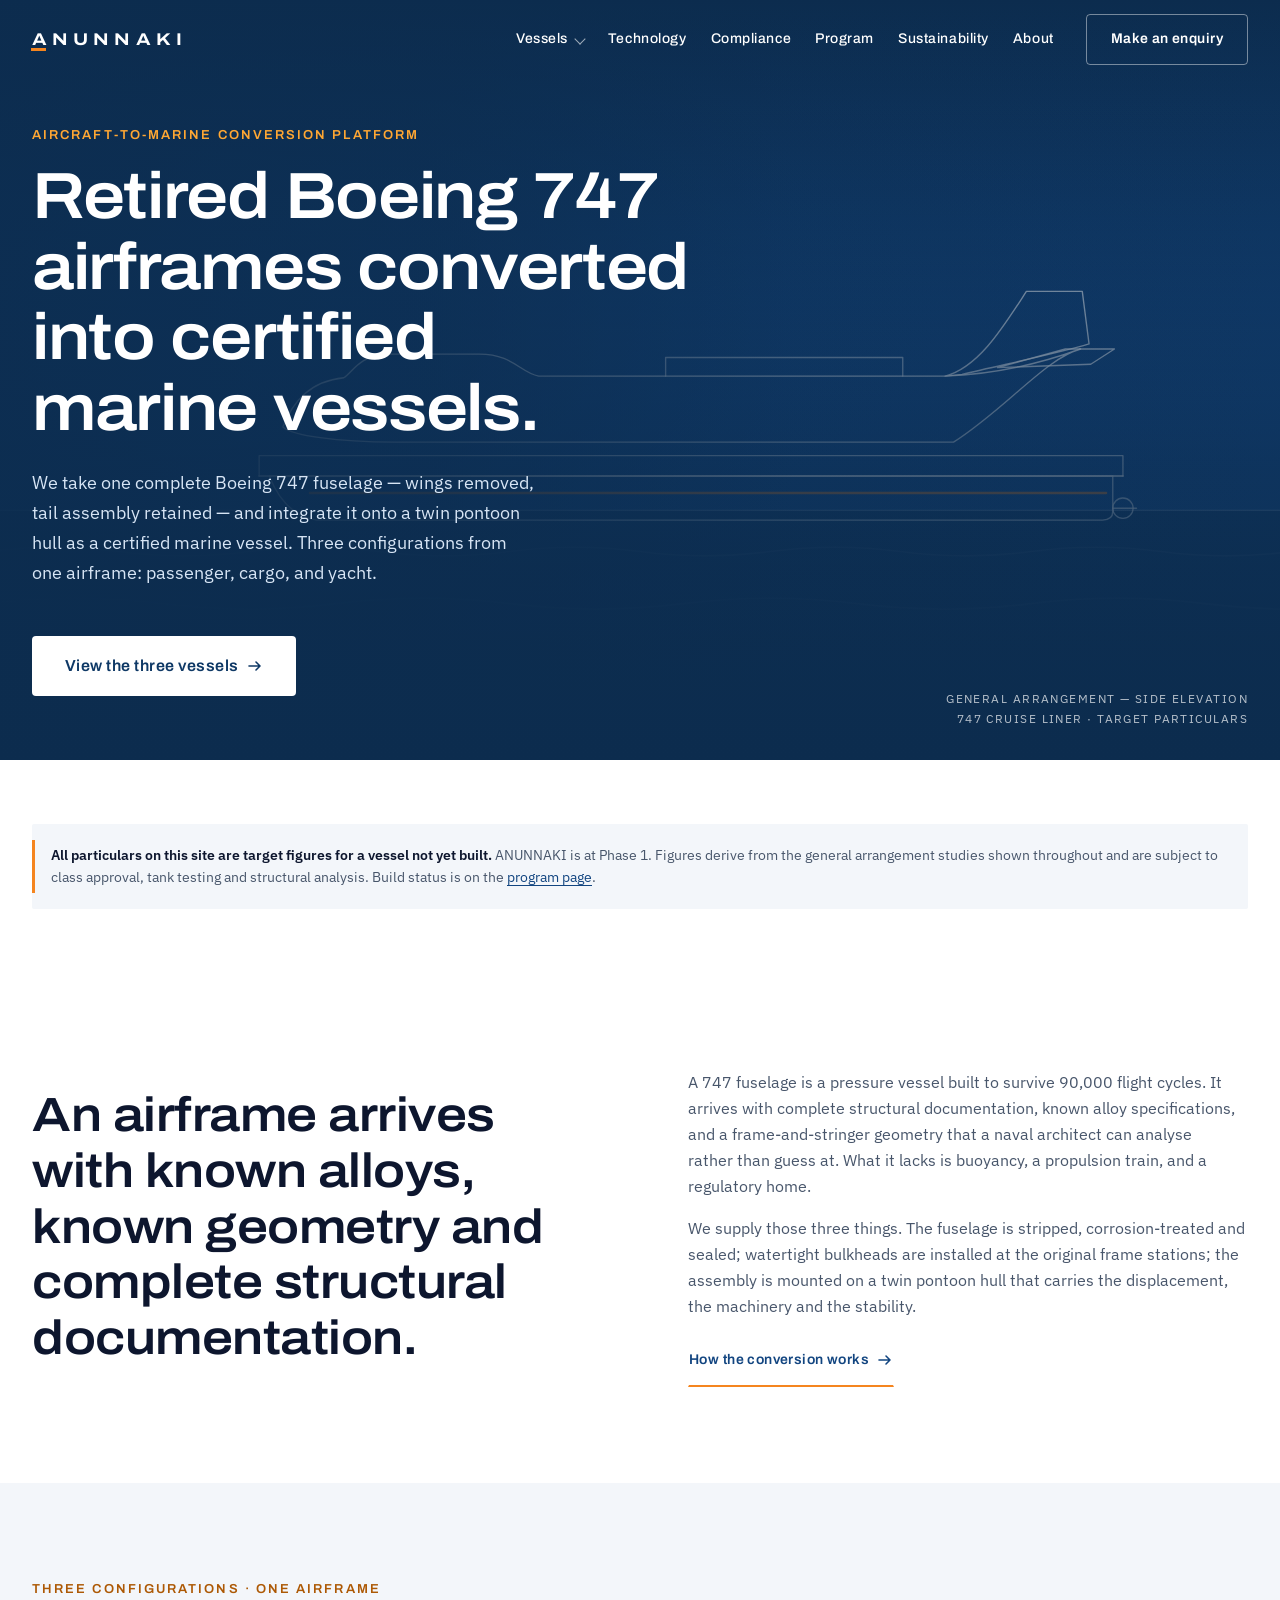
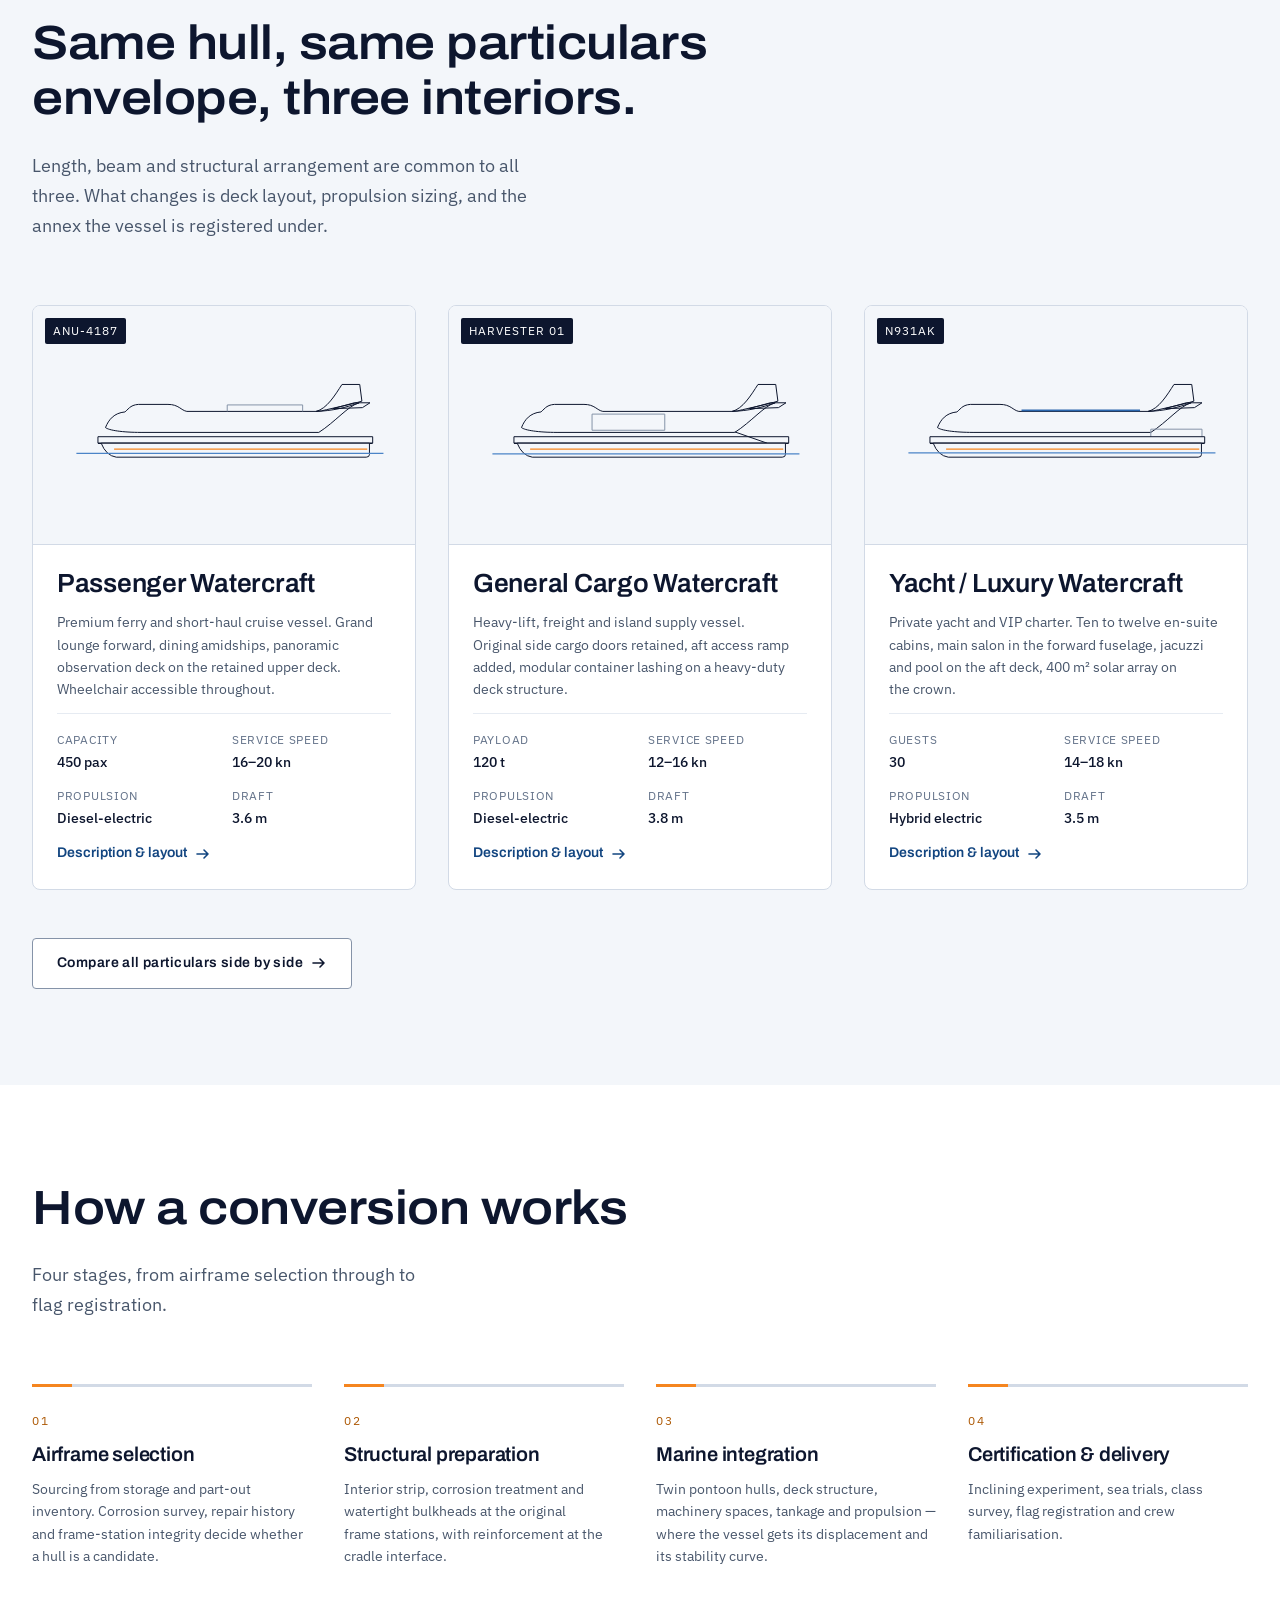
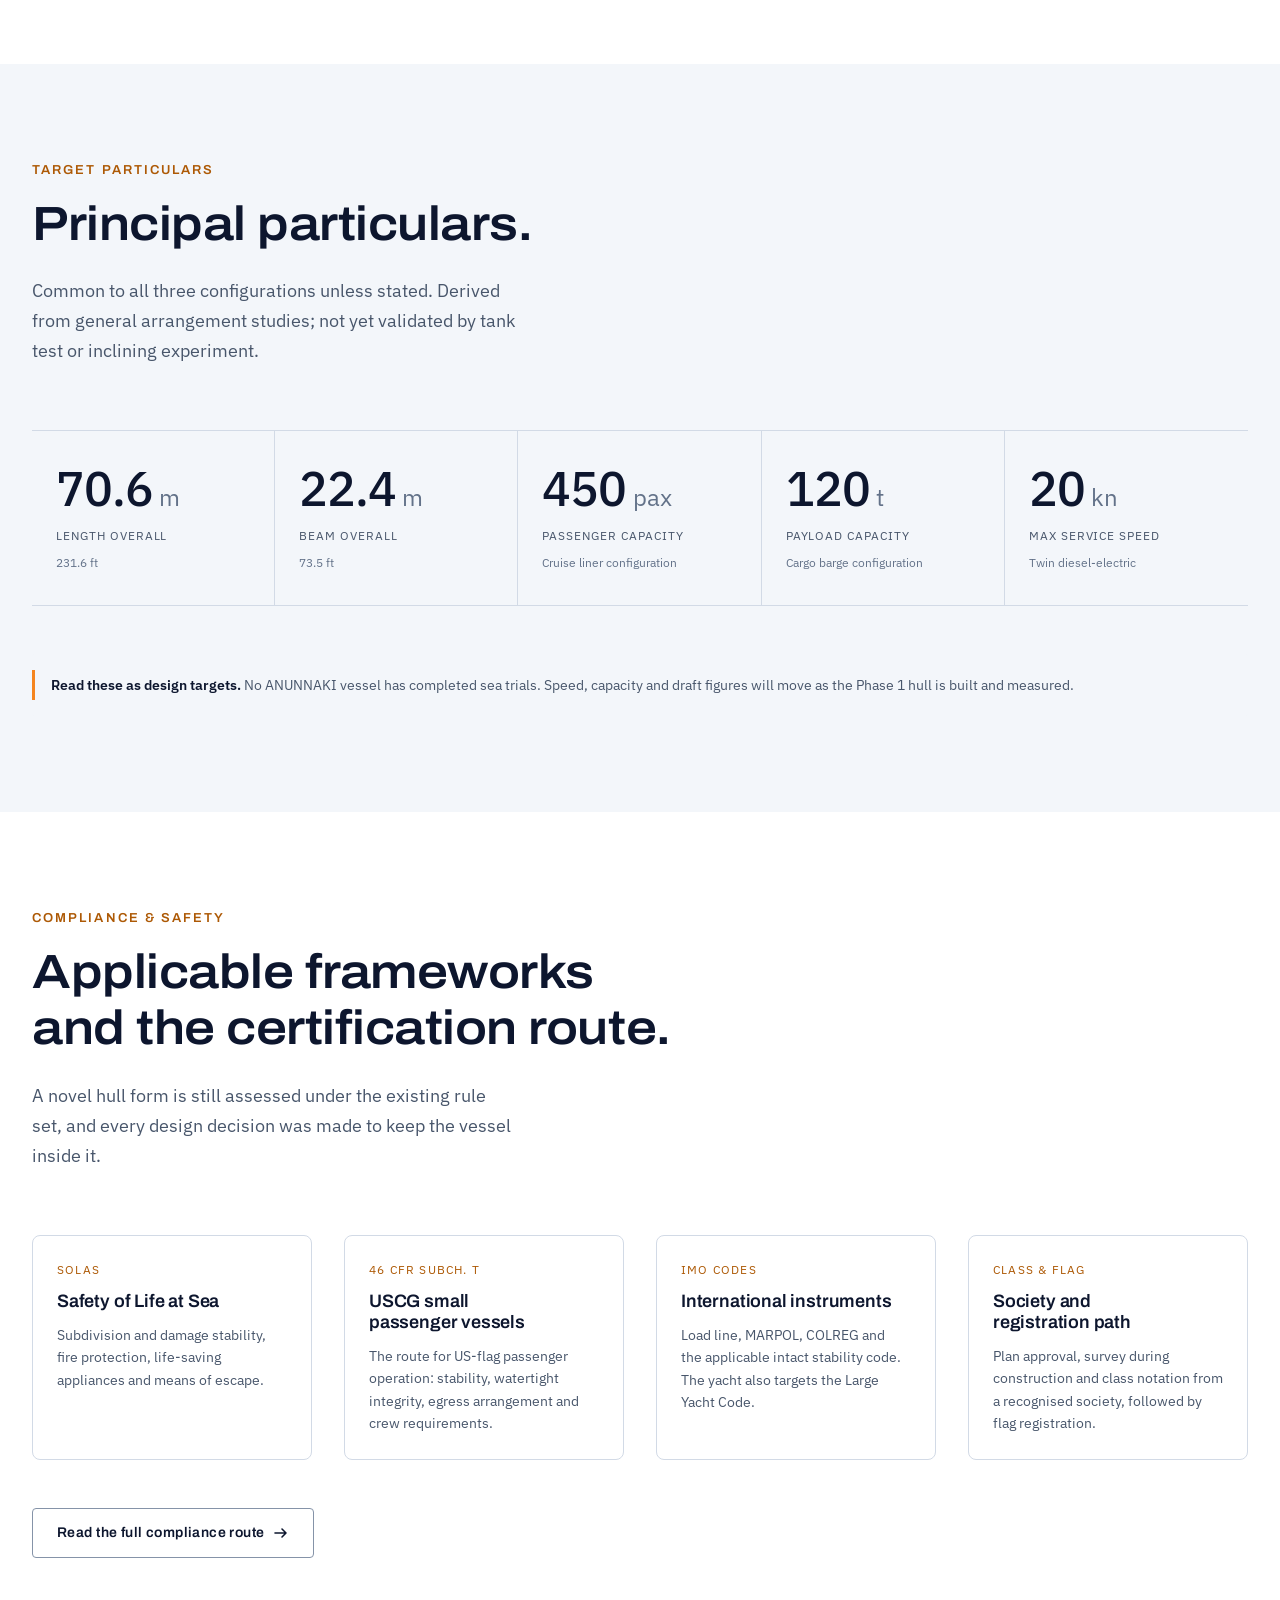
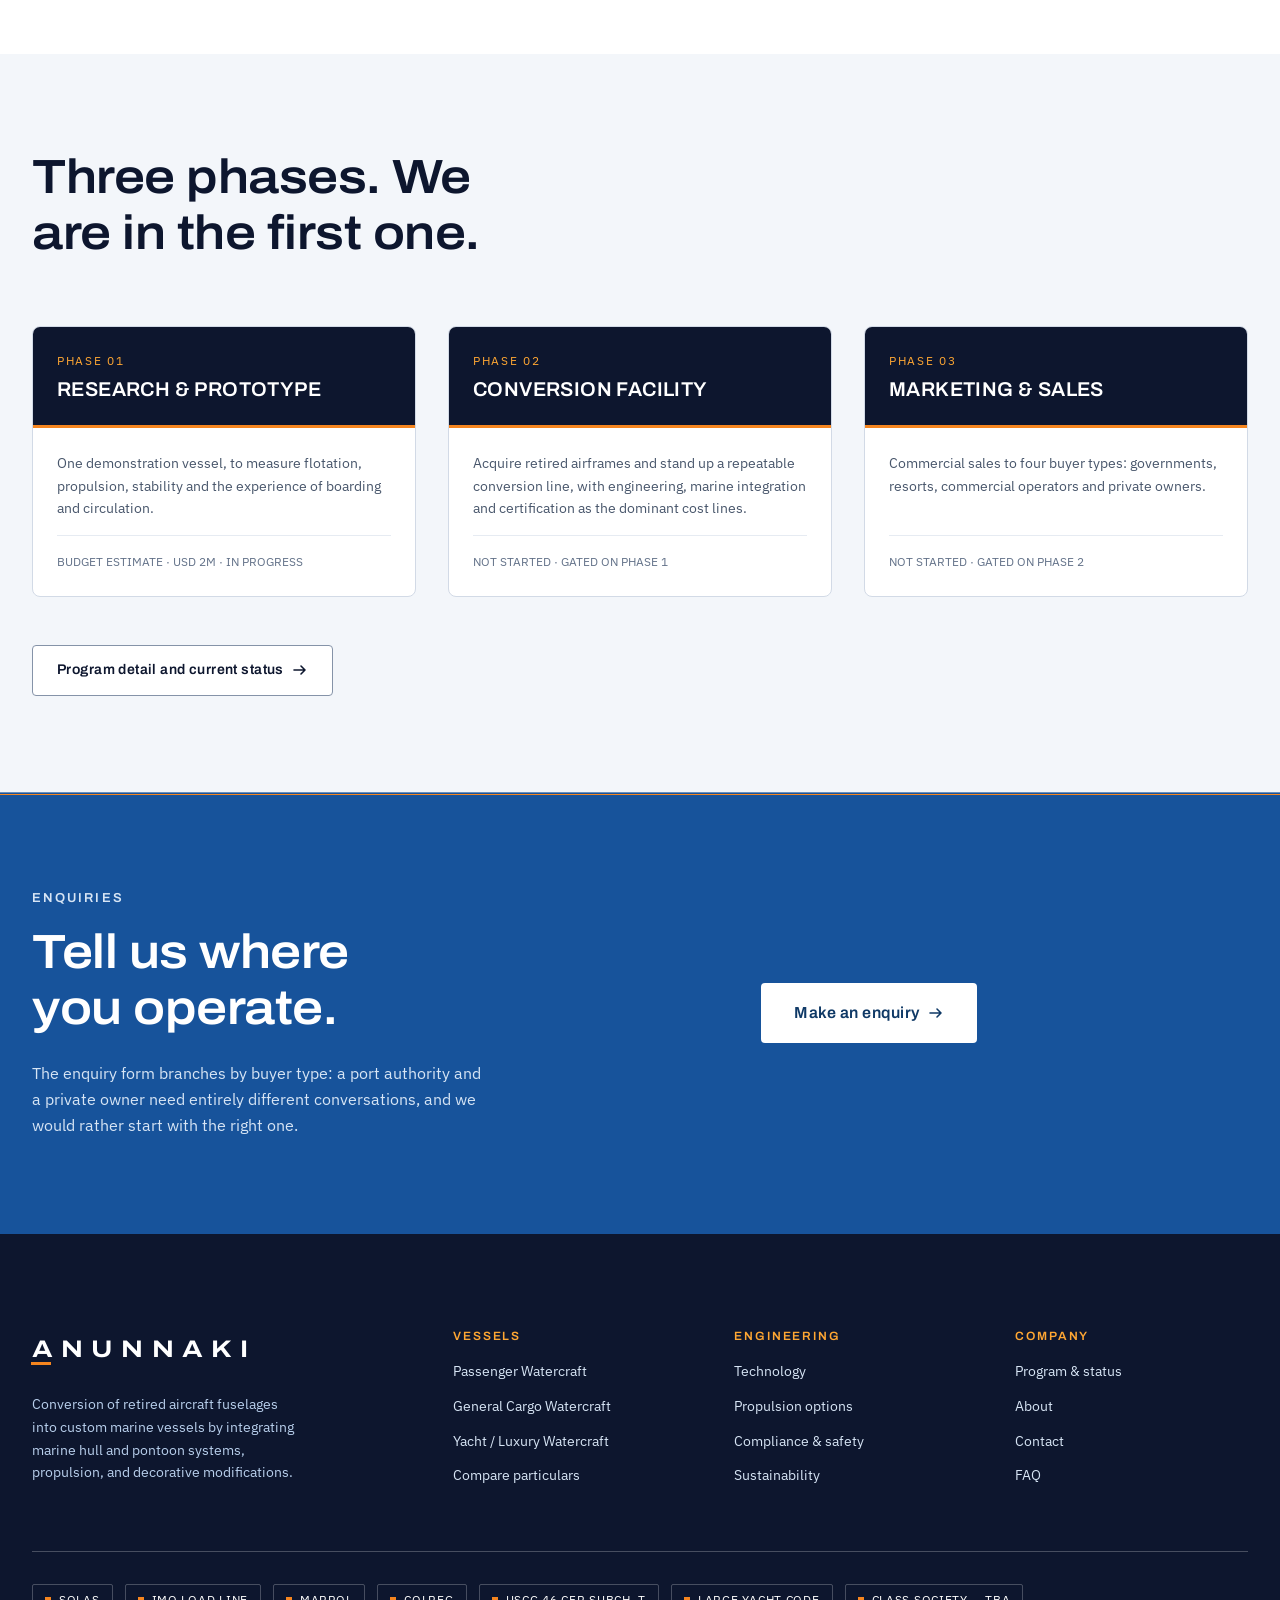
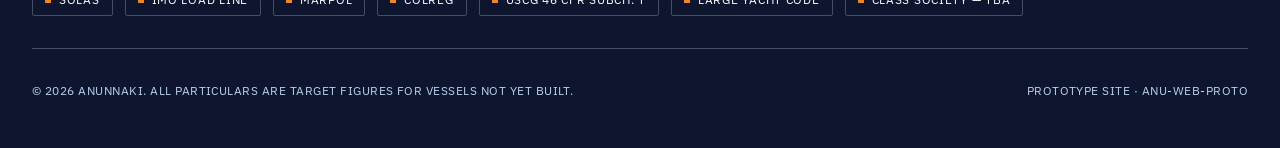
==== commit 2ba87eba: "cleanup" ====
--- a/index.html
+++ b/index.html
@@ -8,7 +8,7 @@
 
 <link rel="preconnect" href="https://fonts.googleapis.com">
 <link rel="preconnect" href="https://fonts.gstatic.com" crossorigin>
-<link rel="stylesheet" href="https://fonts.googleapis.com/css2?family=Archivo:wdth,wght@75..125,400..700&family=IBM+Plex+Mono:wght@400;500&family=IBM+Plex+Sans:wght@400;500;600&display=swap">
+<link rel="stylesheet" href="https://fonts.googleapis.com/css2?family=Archivo:wdth,wght@75..125,400..700&family=IBM+Plex+Sans:wght@400;500;600&display=swap">
 <link rel="stylesheet" href="styles.css">
 </head>
 
@@ -109,28 +109,24 @@
           <stop offset="0%"   stop-color="#0F3966"/>
           <stop offset="100%" stop-color="#0C2C4E"/>
         </linearGradient>
-        <pattern id="heroGrid" width="48" height="48" patternUnits="userSpaceOnUse">
-          <path d="M 48 0 L 0 0 0 48" fill="none" stroke="#FFFFFF" stroke-opacity="0.06" stroke-width="1"/>
-        </pattern>
       </defs>
 
       <rect width="1200" height="700" fill="url(#heroSky)"/>
-      <rect width="1200" height="700" fill="url(#heroGrid)"/>
       <rect y="470" width="1200" height="230" fill="url(#heroSea)"/>
 
       <!-- Horizon and swell -->
-      <path d="M0 470 H1200" stroke="#FFFFFF" stroke-opacity="0.22" stroke-width="1"/>
+      <path d="M0 470 H1200" stroke="#FFFFFF" stroke-opacity="0.15" stroke-width="1"/>
       <path d="M0 508 q60 -8 120 0 t120 0 t120 0 t120 0 t120 0 t120 0 t120 0 t120 0 t120 0 t120 0"
-            fill="none" stroke="#FFFFFF" stroke-opacity="0.10" stroke-width="1.5"/>
+            fill="none" stroke="#FFFFFF" stroke-opacity="0.07" stroke-width="1.5"/>
       <path d="M0 556 q80 -10 160 0 t160 0 t160 0 t160 0 t160 0 t160 0 t160 0 t160 0"
-            fill="none" stroke="#FFFFFF" stroke-opacity="0.08" stroke-width="1.5"/>
+            fill="none" stroke="#FFFFFF" stroke-opacity="0.05" stroke-width="1.5"/>
 
       <!-- Vessel silhouette, drawn in white line on the marine field.
            The y-offset is derived, not eyeballed: the hull's local waterline
            sits at y=288, so to land it on the sea surface at y=470 the group
            translates by 470 - (288 x 0.78) = 245. -->
       <g transform="translate(140, 245) scale(0.78)" fill="none"
-         stroke="#FFFFFF" stroke-opacity="0.9" stroke-width="1.6"
+         stroke="#FFFFFF" stroke-opacity="0.72" stroke-width="1.6"
          stroke-linejoin="round" stroke-linecap="round">
 
         <!-- Fuselage with 747 upper deck -->
@@ -163,7 +159,7 @@
         <path d="M 152 248 L 1148 248 L 1148 290 Q 1148 300 1136 300 L 208 300
                  Q 170 294 152 248 Z"/>
         <!-- Hull stripe -->
-        <path d="M 200 268 L 1140 268" stroke="#F5851F" stroke-opacity="0.95" stroke-width="3"/>
+        <path d="M 200 268 L 1140 268" stroke="#F5851F" stroke-opacity="0.8" stroke-width="3"/>
 
         <!-- Propulsion pod -->
         <circle cx="1160" cy="286" r="12"/>
@@ -171,7 +167,7 @@
       </g>
 
       <!-- Waterline through the hulls -->
-      <path d="M0 470 H1200" stroke="#FFFFFF" stroke-opacity="0.28" stroke-width="1"/>
+      <path d="M0 470 H1200" stroke="#FFFFFF" stroke-opacity="0.20" stroke-width="1"/>
     </svg>
   </div>
 
@@ -179,7 +175,7 @@
 
   <div class="hero__inner container">
     <p class="eyebrow eyebrow--on-dark">Aircraft-to-marine conversion platform</p>
-    <h1 class="hero__title">A retired 747 does not have to become razor blades.</h1>
+    <h1 class="hero__title">Retired Boeing 747 airframes converted into certified marine vessels.</h1>
     <p class="hero__lead">
       We take one complete Boeing 747 fuselage — wings removed, tail assembly retained — and
       integrate it onto a twin pontoon hull as a certified marine vessel. Three configurations
@@ -193,14 +189,6 @@
           <path d="M2 8h11M9 4l4 4-4 4" stroke="currentColor" stroke-width="1.6" stroke-linecap="round" stroke-linejoin="round"/>
         </svg>
       </a>
-      <a class="btn btn--on-brand-outline btn--lg" href="compliance.html">Compliance route</a>
-    </div>
-
-    <div class="cluster mt-7">
-      <span class="badge badge--on-brand">SOLAS</span>
-      <span class="badge badge--on-brand">IMO CODES</span>
-      <span class="badge badge--on-brand">USCG 46 CFR SUBCH. T</span>
-      <span class="badge badge--on-brand">CLASS SOCIETY PATH</span>
     </div>
   </div>
 
@@ -220,11 +208,9 @@
     <div class="notice reveal">
       <p class="notice__body">
         <strong>All particulars on this site are target figures for a vessel not yet built.</strong>
-        ANUNNAKI is at Phase&nbsp;1 — a single demonstration vessel intended to prove flotation,
-        propulsion, stability and customer experience. Figures derive from the general arrangement
-        studies shown throughout and are subject to class approval, tank testing and final
-        structural analysis. Current build status is stated plainly on the
-        <a href="program.html">program page</a>.
+        ANUNNAKI is at Phase&nbsp;1. Figures derive from the general arrangement studies shown
+        throughout and are subject to class approval, tank testing and structural analysis. Build
+        status is on the <a href="program.html">program page</a>.
       </p>
     </div>
   </div>
@@ -237,8 +223,7 @@
   <div class="container">
     <div class="split">
       <div class="reveal">
-        <p class="eyebrow">The proposition</p>
-        <h2>Aviation structures are lighter, stronger and better documented than anything the boatyard has.</h2>
+        <h2>An airframe arrives with known alloys, known geometry and complete structural documentation.</h2>
       </div>
       <div class="prose reveal">
         <p>
@@ -249,10 +234,9 @@
         </p>
         <p>
           We supply those three things. The fuselage is stripped, corrosion-treated and sealed;
-          watertight bulkheads are installed at the original frame stations; the whole assembly is
+          watertight bulkheads are installed at the original frame stations; the assembly is
           mounted on a twin pontoon hull that carries the displacement, the machinery and the
-          stability. The airframe becomes superstructure — which is exactly the load case it is
-          good at.
+          stability.
         </p>
         <p>
           <a class="btn btn--ghost" href="technology.html">
@@ -278,8 +262,8 @@
       <p class="eyebrow">Three configurations · one airframe</p>
       <h2>Same hull, same particulars envelope, three interiors.</h2>
       <p class="section-header__lead">
-        Length, beam and structural arrangement are common across all three. What changes is deck
-        layout, propulsion sizing, and the compliance annex the vessel is registered under.
+        Length, beam and structural arrangement are common to all three. What changes is deck
+        layout, propulsion sizing, and the annex the vessel is registered under.
       </p>
     </div>
 
@@ -427,10 +411,9 @@
 <section class="section">
   <div class="container">
     <div class="section-header reveal">
-      <p class="eyebrow">Process</p>
       <h2>How a conversion works</h2>
       <p class="section-header__lead">
-        Four stages between an airframe on a desert storage line and a vessel with a flag.
+        Four stages, from airframe selection through to flag registration.
       </p>
     </div>
 
@@ -438,33 +421,29 @@
       <div class="process__step reveal">
         <h3 class="process__title">Airframe selection</h3>
         <p class="process__desc">
-          Sourcing from storage and part-out inventory. Corrosion survey, structural repair history,
-          and frame-station integrity decide whether a hull is a candidate. Wings, engines and
-          landing gear are removed and returned to the parts market.
+          Sourcing from storage and part-out inventory. Corrosion survey, repair history and
+          frame-station integrity decide whether a hull is a candidate.
         </p>
       </div>
       <div class="process__step reveal">
         <h3 class="process__title">Structural preparation</h3>
         <p class="process__desc">
-          Interior strip, corrosion treatment, and installation of watertight bulkheads at the
-          original frame stations. Marine-grade reinforcement is added at the cradle interface
-          where the fuselage transfers load into the deck structure.
+          Interior strip, corrosion treatment and watertight bulkheads at the original frame
+          stations, with reinforcement at the cradle interface.
         </p>
       </div>
       <div class="process__step reveal">
         <h3 class="process__title">Marine integration</h3>
         <p class="process__desc">
-          Twin pontoon hulls, deck structure, machinery spaces, tankage and propulsion. This is
-          where the vessel gets its displacement, its stability curve and its class case — the
-          fuselage above is superstructure from here on.
+          Twin pontoon hulls, deck structure, machinery spaces, tankage and propulsion — where the
+          vessel gets its displacement and its stability curve.
         </p>
       </div>
       <div class="process__step reveal">
         <h3 class="process__title">Certification &amp; delivery</h3>
         <p class="process__desc">
-          Inclining experiment, sea trials, class survey, flag registration, and crew familiarisation.
-          Delivered against SOLAS, applicable IMO codes and — for US operation — 46&nbsp;CFR
-          Subchapter&nbsp;T.
+          Inclining experiment, sea trials, class survey, flag registration and crew
+          familiarisation.
         </p>
       </div>
     </div>
@@ -474,18 +453,18 @@
 <!-- ======================================================================
      CREDIBILITY BAND — stat strip on the marine field
      ====================================================================== -->
-<section class="section section--brand">
+<section class="section section--sunken">
   <div class="container">
     <div class="section-header reveal">
-      <p class="eyebrow eyebrow--on-brand">Target particulars</p>
-      <h2>The envelope, in numbers.</h2>
-      <p class="section-header__lead" style="color: var(--marine-100);">
+      <p class="eyebrow">Target particulars</p>
+      <h2>Principal particulars.</h2>
+      <p class="section-header__lead">
         Common to all three configurations unless stated. Derived from general arrangement studies;
         not yet validated by tank test or inclining experiment.
       </p>
     </div>
 
-    <div class="stat-strip stat-strip--on-brand reveal">
+    <div class="stat-strip reveal">
       <div class="stat">
         <span class="stat__value">70.6<span class="stat__unit">m</span></span>
         <span class="stat__label">Length overall</span>
@@ -513,7 +492,7 @@
       </div>
     </div>
 
-    <div class="notice notice--on-brand mt-7 reveal">
+    <div class="notice mt-7 reveal">
       <p class="notice__body">
         <strong>Read these as design targets.</strong> No ANUNNAKI vessel has completed sea trials.
         Speed, capacity and draft figures will move as the Phase&nbsp;1 hull is built and measured.
@@ -529,10 +508,10 @@
   <div class="container">
     <div class="section-header reveal">
       <p class="eyebrow">Compliance &amp; safety</p>
-      <h2>The regulatory case is the product.</h2>
+      <h2>Applicable frameworks and the certification route.</h2>
       <p class="section-header__lead">
-        A novel hull form does not get a novel rulebook. Every design decision here was made to
-        keep the vessel inside frameworks that already exist.
+        A novel hull form is still assessed under the existing rule set, and every design decision
+        was made to keep the vessel inside it.
       </p>
     </div>
 
@@ -541,34 +520,32 @@
         <span class="compliance-card__code">SOLAS</span>
         <h3 class="compliance-card__title">Safety of Life at Sea</h3>
         <p class="compliance-card__desc">
-          Subdivision and damage stability, fire protection with detection and sprinkler coverage,
-          life-saving appliances, and means of escape. Eight 50-person life rafts on the passenger
-          configuration, mounted both sides.
+          Subdivision and damage stability, fire protection, life-saving appliances and means of
+          escape.
         </p>
       </div>
       <div class="compliance-card reveal">
         <span class="compliance-card__code">46 CFR SUBCH. T</span>
         <h3 class="compliance-card__title">USCG small passenger vessels</h3>
         <p class="compliance-card__desc">
-          The route for US-flag passenger operation. Governs stability, watertight integrity,
-          egress arrangement, and crew requirements for the vessels in this size and service class.
+          The route for US-flag passenger operation: stability, watertight integrity, egress
+          arrangement and crew requirements.
         </p>
       </div>
       <div class="compliance-card reveal">
         <span class="compliance-card__code">IMO CODES</span>
         <h3 class="compliance-card__title">International instruments</h3>
         <p class="compliance-card__desc">
-          Load line, MARPOL for discharge and emissions, COLREG for navigation lights and shapes,
-          and the applicable intact stability code. The yacht configuration additionally targets
-          the Large Yacht Code.
+          Load line, MARPOL, COLREG and the applicable intact stability code. The yacht also
+          targets the Large Yacht Code.
         </p>
       </div>
       <div class="compliance-card reveal">
         <span class="compliance-card__code">CLASS &amp; FLAG</span>
         <h3 class="compliance-card__title">Society and registration path</h3>
         <p class="compliance-card__desc">
-          Plan approval, survey during construction, and class notation from a recognised society,
-          followed by flag registration. This is the step that turns an unusual object into a ship.
+          Plan approval, survey during construction and class notation from a recognised society,
+          followed by flag registration.
         </p>
       </div>
     </div>
@@ -590,7 +567,6 @@
 <section class="section section--sunken">
   <div class="container">
     <div class="section-header reveal">
-      <p class="eyebrow">Program</p>
       <h2>Three phases. We are in the first one.</h2>
     </div>
 
@@ -602,13 +578,10 @@
           <h3 class="phase-card__title">Research &amp; prototype</h3>
         </div>
         <div class="phase-card__body">
-          <p class="vessel-card__desc">Build one demonstration vessel to prove four things:</p>
-          <ul class="checklist">
-            <li>Flotation — displacement, trim and freeboard against calculation</li>
-            <li>Propulsion — thrust, manoeuvring and station-keeping</li>
-            <li>Stability — inclining experiment and intact stability curve</li>
-            <li>Customer experience — boarding, circulation, comfort at speed</li>
-          </ul>
+          <p class="phase-card__intro">
+            One demonstration vessel, to measure flotation, propulsion, stability and the
+            experience of boarding and circulation.
+          </p>
           <p class="phase-card__status">BUDGET ESTIMATE · USD 2M · IN PROGRESS</p>
         </div>
       </article>
@@ -619,17 +592,10 @@
           <h3 class="phase-card__title">Conversion facility</h3>
         </div>
         <div class="phase-card__body">
-          <p class="vessel-card__desc">
-            Acquire retired airframes and stand up a repeatable conversion line. Cost structure:
-          </p>
-          <ul class="checklist">
-            <li>Airframe acquisition</li>
-            <li>Engineering and naval architecture</li>
-            <li>Marine integration and machinery</li>
-            <li>Certification and survey</li>
-            <li>Labour</li>
-            <li>Testing and trials</li>
-          </ul>
+          <p class="phase-card__intro">
+            Acquire retired airframes and stand up a repeatable conversion line, with engineering,
+            marine integration and certification as the dominant cost lines.
+          </p>
           <p class="phase-card__status">NOT STARTED · GATED ON PHASE 1</p>
         </div>
       </article>
@@ -640,12 +606,10 @@
           <h3 class="phase-card__title">Marketing &amp; sales</h3>
         </div>
         <div class="phase-card__body">
-          <ul class="checklist">
-            <li><strong>Governments</strong> — tourism grants and sustainability funds</li>
-            <li><strong>Resorts</strong> — a moored attraction that is also a working vessel</li>
-            <li><strong>Commercial operators</strong> — island supply and short-haul freight</li>
-            <li><strong>Private owners</strong> — one-of-one, fully custom, environmentally conscious</li>
-          </ul>
+          <p class="phase-card__intro">
+            Commercial sales to four buyer types: governments, resorts, commercial operators and
+            private owners.
+          </p>
           <p class="phase-card__status">NOT STARTED · GATED ON PHASE 2</p>
         </div>
       </article>
@@ -664,31 +628,6 @@
 </section>
 
 <!-- ======================================================================
-     PARTNERS — honest placeholders
-     ====================================================================== -->
-<section class="section section--sm">
-  <div class="container">
-    <div class="section-header section-header--center reveal">
-      <p class="eyebrow">Partners</p>
-      <h3>Class society, yard and supplier partners</h3>
-      <p class="section-header__lead">
-        Not yet appointed. These slots are held deliberately rather than filled with logos we have
-        no relationship with.
-      </p>
-    </div>
-
-    <div class="logo-wall reveal">
-      <div class="logo-wall__cell"><span class="logo-wall__name">To be appointed<span class="logo-wall__role">Classification society</span></span></div>
-      <div class="logo-wall__cell"><span class="logo-wall__name">To be appointed<span class="logo-wall__role">Naval architecture</span></span></div>
-      <div class="logo-wall__cell"><span class="logo-wall__name">To be appointed<span class="logo-wall__role">Conversion yard</span></span></div>
-      <div class="logo-wall__cell"><span class="logo-wall__name">To be appointed<span class="logo-wall__role">Propulsion supplier</span></span></div>
-      <div class="logo-wall__cell"><span class="logo-wall__name">To be appointed<span class="logo-wall__role">Airframe sourcing</span></span></div>
-      <div class="logo-wall__cell"><span class="logo-wall__name">To be appointed<span class="logo-wall__role">Flag administration</span></span></div>
-    </div>
-  </div>
-</section>
-
-<!-- ======================================================================
      CTA
      ====================================================================== -->
 <section class="cta-band">
@@ -696,9 +635,9 @@
     <div class="cta-band__inner">
       <div>
         <p class="eyebrow eyebrow--on-brand">Enquiries</p>
-        <h2>Tell us what water you operate on.</h2>
+        <h2>Tell us where you operate.</h2>
         <p class="mt-5">
-          The enquiry form branches by buyer type — a port authority and a private owner need
+          The enquiry form branches by buyer type: a port authority and a private owner need
           entirely different conversations, and we would rather start with the right one.
         </p>
       </div>
@@ -709,7 +648,6 @@
             <path d="M2 8h11M9 4l4 4-4 4" stroke="currentColor" stroke-width="1.6" stroke-linecap="round" stroke-linejoin="round"/>
           </svg>
         </a>
-        <a class="btn btn--on-brand-outline btn--lg" href="vessels.html">Specification sheets</a>
       </div>
     </div>
   </div>
@@ -725,10 +663,10 @@
 
     <div class="footer-grid">
       <div class="footer-grid__brand">
-        <a class="logo logo--lg" href="index.html" aria-label="ANUNNAKI — home" style="color: var(--white);">
+        <a class="logo logo--lg" href="index.html" aria-label="ANUNNAKI — home">
           <span class="logo__mark">A</span><span>NUNNAKI</span>
         </a>
-        <p class="mt-5" style="max-inline-size: 34ch; font-size: var(--text-small); color: var(--marine-200);">
+        <p class="footer__blurb mt-5">
           Conversion of retired aircraft fuselages into custom marine vessels by integrating marine
           hull and pontoon systems, propulsion, and decorative modifications.
         </p>
@@ -783,5 +721,8 @@
 </footer>
 
 <script src="site.js"></script>
+<!-- impeccable-live-start -->
+<script src="http://localhost:8400/live.js?token=92280152-2b45-4974-8314-2dab729a905e"></script>
+<!-- impeccable-live-end -->
 </body>
 </html>
--- a/styles.css
+++ b/styles.css
@@ -126,7 +126,7 @@
   }
 
   code, kbd, samp {
-    font-family: var(--font-mono);
+    font-family: var(--font-body);
     font-size: 0.92em;
   }
 
@@ -137,11 +137,11 @@
 
   figure { margin: 0; }
   figcaption {
-    font-family: var(--font-mono);
+    font-family: var(--font-body);
     font-size: var(--text-caption);
     line-height: var(--leading-caption);
     color: var(--text-muted);
-    letter-spacing: var(--tracking-mono);
+    letter-spacing: var(--tracking-data);
     padding-block-start: var(--space-3);
   }
 }
@@ -367,6 +367,22 @@
   }
   .site-header.is-scrolled .nav__link { color: var(--text-primary); }
   .site-header.is-scrolled .nav-toggle__bar { background-color: var(--text-primary); }
+
+  /* Drawer open at scroll 0: the drawer is an opaque canvas panel starting
+     directly below the header, so the transparent over-hero treatment would
+     leave the white logotype and toggle bars on a white field — invisible.
+     Take the solid state for as long as the drawer is open. */
+  .site-header[data-over-hero="true"]:has(~ [data-drawer][data-open="true"]) {
+    background-color: var(--surface-canvas);
+    border-block-end-color: var(--border-hairline);
+    color: var(--text-primary);
+  }
+  .site-header[data-over-hero="true"]:has(~ [data-drawer][data-open="true"]) .nav__link {
+    color: var(--text-primary);
+  }
+  .site-header[data-over-hero="true"]:has(~ [data-drawer][data-open="true"]) .nav-toggle__bar {
+    background-color: var(--text-primary);
+  }
 
   .site-header__inner {
     inline-size: 100%;
@@ -495,7 +511,7 @@
   }
   .nav__menu-link .nav__menu-meta {
     display: block;
-    font-family: var(--font-mono);
+    font-family: var(--font-body);
     font-size: var(--text-caption);
     color: var(--text-muted);
     margin-block-start: 2px;
@@ -559,10 +575,10 @@
     color: var(--text-primary);
   }
   .drawer__link .drawer__meta {
-    font-family: var(--font-mono);
+    font-family: var(--font-body);
     font-size: var(--text-caption);
     color: var(--text-muted);
-    letter-spacing: var(--tracking-mono);
+    letter-spacing: var(--tracking-data);
   }
   .drawer__link[aria-current="page"] { color: var(--text-accent); }
   .drawer__group-label {
@@ -684,6 +700,15 @@
   }
   .section-header--center .section-header__lead { margin-inline: auto; }
 
+  /* The layout layer already colors paragraphs on brand/inverse sections, but
+     `components` lands after `layout` in the layer order, so these two rules
+     would otherwise win and drop grey-600 body text onto a marine field
+     (1.6:1). Restated at component level so the intent survives the cascade.
+     This is what the per-page `style="color: var(--marine-100)"` overrides
+     were compensating for; they are now redundant. */
+  .section--brand :is(.section-header__lead, .prose),
+  .section--inverse :is(.section-header__lead, .prose) { color: var(--text-on-brand-dim); }
+
   .prose { max-inline-size: var(--measure-prose); color: var(--text-secondary); }
   .prose > * + * { margin-block-start: var(--space-4); }
   .prose :is(h2,h3,h4) { color: var(--text-primary); margin-block-start: var(--space-7); }
@@ -740,13 +765,13 @@
   }
   .hero__actions { margin-block-start: var(--space-7); }
 
-  /* Registration mark, mono, bottom-right of a bleed hero. */
+  /* Registration mark, bottom-right of a bleed hero. */
   .hero__reg {
     position: absolute;
     inset-block-end: var(--space-6);
     inset-inline-end: var(--gutter);
     z-index: 2;
-    font-family: var(--font-mono);
+    font-family: var(--font-body);
     font-size: var(--text-caption);
     letter-spacing: 0.12em;
     color: rgb(255 255 255 / 0.7);
@@ -781,18 +806,26 @@
     padding: var(--space-6);
   }
 
-  /* (c) Title block: secondary pages. Marine field, no imagery.
-     The header on these pages is sticky and therefore occupies flow space,
-     so this does NOT need to reserve a header height on top. */
+  /* (c) Title block: secondary pages. Same marine-900 field as the bleed hero
+     on the home page, so the top of every page reads as one surface — no
+     imagery, no scrim.
+     The header on these pages is fixed and transparent (data-over-hero), so it
+     occupies NO flow space and the hero has to reserve a header height on top
+     itself. Without that the breadcrumb sits under the nav. */
   .hero--title {
-    background-color: var(--surface-brand);
+    background-color: var(--marine-900);
     color: var(--text-on-brand);
-    padding-block: var(--space-9);
+    padding-block: calc(var(--header-h) + var(--space-9)) var(--space-9);
     position: relative;
     overflow: hidden;
   }
   .hero--title h1 { color: var(--text-on-brand); max-inline-size: 20ch; }
   .hero--title .hero__lead { color: var(--marine-100); }
+  /* Amber eyebrow, matching the home hero. Scoped to the hero on purpose: the
+     markup says .eyebrow--on-brand (marine-200, tuned for the marine-600 CTA
+     bands), and amber-400 measures 3.94 on marine-600 — too low for text there.
+     On this marine-900 field it measures 9.24, so it is only safe in here. */
+  .hero--title .eyebrow { color: var(--text-accent-on-dark); }
   /* Faint hull-stripe field, drawn not decorated. */
   .hero--title::after {
     content: "";
@@ -846,7 +879,7 @@
     position: absolute;
     inset-block-start: var(--space-3);
     inset-inline-start: var(--space-3);
-    font-family: var(--font-mono);
+    font-family: var(--font-body);
     font-size: var(--text-caption);
     letter-spacing: 0.08em;
     padding: 3px var(--space-2);
@@ -900,7 +933,7 @@
   }
   .vessel-card__spec dd {
     margin: 2px 0 0;
-    font-family: var(--font-mono);
+    font-family: var(--font-body);
     font-size: var(--text-small);
     font-weight: var(--weight-medium);
     color: var(--text-primary);
@@ -950,9 +983,9 @@
   .spec-table caption {
     text-align: start;
     padding-block-end: var(--space-4);
-    font-family: var(--font-mono);
-    font-size: var(--text-caption);
-    letter-spacing: var(--tracking-mono);
+    font-family: var(--font-body);
+    font-size: var(--text-caption);
+    letter-spacing: var(--tracking-data);
     color: var(--text-muted);
   }
 
@@ -984,10 +1017,10 @@
   }
   .spec-table thead th .spec-table__sub {
     display: block;
-    font-family: var(--font-mono);
+    font-family: var(--font-body);
     font-size: var(--text-caption);
     font-weight: var(--weight-regular);
-    letter-spacing: var(--tracking-mono);
+    letter-spacing: var(--tracking-data);
     color: var(--text-muted);
     margin-block-start: 2px;
     text-transform: none;
@@ -1004,14 +1037,16 @@
     color: var(--text-secondary);
   }
 
-  /* Values: mono, end-aligned. Metric primary, imperial muted below. */
+  /* Values: end-aligned. Metric primary, imperial muted below. The digit
+     columns line up on the tabular-nums inherited from body — the face here
+     is proportional, so that is what carries the alignment. */
   .spec-table td {
-    font-family: var(--font-mono);
+    font-family: var(--font-body);
     font-size: var(--text-small);
     font-weight: var(--weight-medium);
     color: var(--text-primary);
     text-align: end;
-    letter-spacing: var(--tracking-mono);
+    letter-spacing: var(--tracking-data);
   }
   .spec-table--compare td { text-align: end; }
 
@@ -1046,7 +1081,7 @@
   }
   .unit-toggle__btn {
     padding: var(--space-2) var(--space-4);
-    font-family: var(--font-mono);
+    font-family: var(--font-body);
     font-size: var(--text-caption);
     letter-spacing: 0.08em;
     color: var(--text-secondary);
@@ -1170,7 +1205,7 @@
   }
 
   /* ------------------------------------------------------------------------
-     Stat strip — the deck's headline numbers, mono at display size.
+     Stat strip — the deck's headline numbers, at display size.
      ------------------------------------------------------------------------ */
 
   .stat-strip {
@@ -1188,7 +1223,7 @@
 
   .stat__value {
     display: block;
-    font-family: var(--font-mono);
+    font-family: var(--font-body);
     font-size: clamp(2rem, 1.4rem + 2.2vw, 3rem);
     font-weight: var(--weight-medium);
     line-height: 1.05;
@@ -1213,7 +1248,7 @@
   .stat__note {
     display: block;
     margin-block-start: var(--space-2);
-    font-family: var(--font-mono);
+    font-family: var(--font-body);
     font-size: var(--text-caption);
     color: var(--text-muted);
   }
@@ -1229,7 +1264,7 @@
 
   /* ------------------------------------------------------------------------
      Feature grid — the deck's key-features row.
-     Mono labels, no icons, until the custom technical set exists.
+     Text labels, no icons, until the custom technical set exists.
      Nothing in Lucide or Phosphor means "watertight bulkhead"; an
      approximation would be worse than a label.
      ------------------------------------------------------------------------ */
@@ -1251,7 +1286,7 @@
     gap: var(--space-3);
   }
   .feature__index {
-    font-family: var(--font-mono);
+    font-family: var(--font-body);
     font-size: var(--text-caption);
     letter-spacing: 0.1em;
     color: var(--text-accent);
@@ -1288,7 +1323,7 @@
     counter-increment: step;
     content: "0" counter(step);
     display: block;
-    font-family: var(--font-mono);
+    font-family: var(--font-body);
     font-size: var(--text-caption);
     letter-spacing: 0.14em;
     color: var(--text-accent);
@@ -1336,7 +1371,7 @@
   }
   .phase-card__num {
     display: block;
-    font-family: var(--font-mono);
+    font-family: var(--font-body);
     font-size: var(--text-caption);
     letter-spacing: 0.14em;
     color: var(--text-accent-on-dark);
@@ -1357,29 +1392,43 @@
     gap: var(--space-4);
     flex: 1;
   }
+  /* Intro line above a phase checklist. Was borrowing .vessel-card__desc;
+     given its own name so the two components can diverge. */
+  .phase-card__intro {
+    font-size: var(--text-small);
+    line-height: 1.6;
+    color: var(--text-secondary);
+  }
+
   .phase-card__status {
     margin-block-start: auto;
     padding-block-start: var(--space-4);
     border-block-start: var(--hairline) solid var(--border-subtle);
-    font-family: var(--font-mono);
+    font-family: var(--font-body);
     font-size: var(--text-caption);
     color: var(--text-muted);
   }
 
   .checklist { display: flex; flex-direction: column; gap: var(--space-3); }
+  /* The marker is absolutely positioned rather than a grid column. A grid
+     `li` turns every inline child into a separate grid item, so an item like
+     `<strong>Label</strong> — detail` pushed the trailing text node into an
+     implicit third track with no width and wrapped it one word per line.
+     Normal flow here means any mix of inline content lays out correctly. */
   .checklist li {
-    display: grid;
-    grid-template-columns: 16px 1fr;
-    gap: var(--space-3);
+    position: relative;
+    padding-inline-start: calc(16px + var(--space-3));
     font-size: var(--text-small);
     line-height: 1.5;
     color: var(--text-secondary);
   }
   .checklist li::before {
     content: "";
+    position: absolute;
+    inset-inline-start: 0;
+    inset-block-start: 6px;
     inline-size: 10px;
     block-size: 10px;
-    margin-block-start: 6px;
     border: 1.5px solid var(--accent-graphic);
     border-radius: var(--radius-xs);
   }
@@ -1420,7 +1469,7 @@
     background-color: var(--marine-600);
   }
   .timeline__date {
-    font-family: var(--font-mono);
+    font-family: var(--font-body);
     font-size: var(--text-caption);
     letter-spacing: 0.08em;
     color: var(--text-muted);
@@ -1477,7 +1526,7 @@
     padding-block: 0 var(--space-4);
     margin-block-end: var(--space-4);
     border-block-end: var(--hairline) solid var(--border-hairline);
-    font-family: var(--font-mono);
+    font-family: var(--font-body);
     font-size: var(--text-caption);
     letter-spacing: 0.08em;
     text-transform: uppercase;
@@ -1526,14 +1575,14 @@
   .ga .fill-ink   { fill: var(--ink-line); stroke: none; }
   .ga .fill-white { fill: var(--white); stroke: var(--ink-line); stroke-width: var(--stroke); }
   .ga text {
-    font-family: var(--font-mono);
+    font-family: var(--font-body);
     font-size: 9px;
     letter-spacing: 0.06em;
     fill: var(--text-secondary);
   }
   .ga .callout { fill: var(--ink-callout); }
   .ga .tag {
-    font-family: var(--font-mono);
+    font-family: var(--font-body);
     font-size: 8px;
     letter-spacing: 0.1em;
     fill: var(--text-muted);
@@ -1549,60 +1598,6 @@
      callouts stay legible without changing the drawings themselves. */
   .split__media .ga text { font-size: 11px; }
   .split__media .ga .tag { font-size: 10px; }
-
-  /* ------------------------------------------------------------------------
-     Gallery — 3/4-up, duotone hover, lightbox.
-     ------------------------------------------------------------------------ */
-
-  .gallery {
-    display: grid;
-    gap: var(--space-4);
-    grid-template-columns: repeat(auto-fit, minmax(min(260px, 100%), 1fr));
-  }
-  .gallery__item {
-    position: relative;
-    display: block;
-    padding: 0;
-    border: var(--hairline) solid var(--border-hairline);
-    border-radius: var(--radius-md);
-    overflow: hidden;
-    background-color: var(--surface-sunken);
-    aspect-ratio: 4 / 3;
-    inline-size: 100%;
-    text-align: start;
-  }
-  .gallery__item svg,
-  .gallery__item img {
-    inline-size: 100%;
-    block-size: 100%;
-    object-fit: cover;
-  }
-  /* Duotone unifies a mismatched supplied set. No zoom on hover. */
-  .gallery__item::after {
-    content: "";
-    position: absolute;
-    inset: 0;
-    background-color: var(--marine-600);
-    mix-blend-mode: multiply;
-    opacity: 0;
-    transition: opacity var(--dur-fast) var(--ease);
-    pointer-events: none;
-  }
-  .gallery__item:hover::after,
-  .gallery__item:focus-visible::after { opacity: 0.22; }
-
-  .gallery__caption {
-    position: absolute;
-    inset-block-end: 0;
-    inset-inline: 0;
-    padding: var(--space-6) var(--space-4) var(--space-3);
-    background: var(--scrim-brand);
-    font-family: var(--font-mono);
-    font-size: var(--text-caption);
-    letter-spacing: 0.06em;
-    color: var(--white);
-    z-index: 1;
-  }
 
   .lightbox {
     position: fixed;
@@ -1649,7 +1644,7 @@
     border: var(--hairline) solid var(--border-hairline);
     border-radius: var(--radius-xs);
     background-color: var(--surface-canvas);
-    font-family: var(--font-mono);
+    font-family: var(--font-body);
     font-size: var(--text-caption);
     letter-spacing: 0.06em;
     color: var(--text-secondary);
@@ -1700,7 +1695,7 @@
     background-color: var(--surface-canvas);
   }
   .compliance-card__code {
-    font-family: var(--font-mono);
+    font-family: var(--font-body);
     font-size: var(--text-caption);
     letter-spacing: 0.1em;
     color: var(--text-accent);
@@ -1744,32 +1739,6 @@
   .notice--on-brand .notice__body strong { color: var(--white); }
 
   /* ------------------------------------------------------------------------
-     Quote block
-     ------------------------------------------------------------------------ */
-
-  .quote {
-    border-inline-start: 3px solid var(--accent-graphic);
-    padding-inline-start: var(--space-6);
-  }
-  .quote__text {
-    font-family: var(--font-display);
-    font-size: var(--text-h4);
-    font-weight: var(--weight-medium);
-    line-height: 1.35;
-    letter-spacing: var(--tracking-heading);
-    text-wrap: balance;
-  }
-  .quote__cite {
-    display: block;
-    margin-block-start: var(--space-4);
-    font-family: var(--font-mono);
-    font-size: var(--text-caption);
-    font-style: normal;
-    letter-spacing: 0.08em;
-    color: var(--text-muted);
-  }
-
-  /* ------------------------------------------------------------------------
      Logo wall — placeholders until partners are signed.
      ------------------------------------------------------------------------ */
 
@@ -1801,7 +1770,7 @@
   }
   .logo-wall__role {
     display: block;
-    font-family: var(--font-mono);
+    font-family: var(--font-body);
     font-size: var(--text-caption);
     letter-spacing: 0.06em;
     color: var(--text-muted);
@@ -1875,7 +1844,7 @@
     font-weight: var(--weight-semibold);
   }
   .download-card__meta {
-    font-family: var(--font-mono);
+    font-family: var(--font-body);
     font-size: var(--text-caption);
     color: var(--text-muted);
     margin-block-start: 2px;
@@ -1916,7 +1885,7 @@
   .tab[aria-selected="true"]::after { transform: scaleX(1); }
   .tab__meta {
     display: block;
-    font-family: var(--font-mono);
+    font-family: var(--font-body);
     font-size: var(--text-caption);
     color: var(--text-muted);
     font-weight: var(--weight-regular);
@@ -1989,7 +1958,7 @@
     color: var(--text-secondary);
   }
   .field__hint {
-    font-family: var(--font-mono);
+    font-family: var(--font-body);
     font-size: var(--text-caption);
     color: var(--text-muted);
   }
@@ -2061,7 +2030,7 @@
   }
   .segment__desc {
     display: block;
-    font-family: var(--font-mono);
+    font-family: var(--font-body);
     font-size: var(--text-caption);
     color: var(--text-muted);
     margin-block-start: var(--space-2);
@@ -2071,7 +2040,9 @@
   .field-group {
     padding: var(--space-5);
     border: var(--hairline) solid var(--border-hairline);
-    border-left: 3px solid var(--accent-graphic);
+    /* 2px is the system's second weight, and logical so it mirrors in RTL.
+       Was a 3px physical border-left. */
+    border-inline-start: 2px solid var(--accent-graphic);
     border-radius: var(--radius-xs);
     background-color: var(--surface-sunken);
     display: flex;
@@ -2113,7 +2084,7 @@
     flex-wrap: wrap;
     align-items: center;
     gap: var(--space-2);
-    font-family: var(--font-mono);
+    font-family: var(--font-body);
     font-size: var(--text-caption);
     letter-spacing: 0.06em;
     color: var(--text-muted);
@@ -2147,6 +2118,17 @@
   .site-footer a { color: var(--marine-100); text-decoration: none; }
   .site-footer a:hover { color: var(--white); text-decoration: underline; }
 
+  /* The logotype is a mark, not a link in a list: full-strength white, and it
+     never takes the footer's hover underline. */
+  .site-footer .logo,
+  .site-footer .logo:hover { color: var(--white); text-decoration: none; }
+
+  .footer__blurb {
+    max-inline-size: 34ch;
+    font-size: var(--text-small);
+    color: var(--marine-200);
+  }
+
   .footer-grid {
     display: grid;
     gap: var(--space-7);
@@ -2181,7 +2163,7 @@
     flex-wrap: wrap;
     gap: var(--space-4) var(--space-6);
     justify-content: space-between;
-    font-family: var(--font-mono);
+    font-family: var(--font-body);
     font-size: var(--text-caption);
     color: var(--marine-200);
     letter-spacing: 0.04em;
@@ -2207,6 +2189,25 @@
     margin-block-end: var(--space-3);
   }
   .use-case__desc { font-size: var(--text-small); line-height: 1.6; color: var(--text-secondary); }
+
+  /* Rule variants. These replace per-page inline border overrides that were
+     hand-rolling this component on a bare heading. */
+  .use-case--accent { border-block-start-color: var(--accent-graphic); }
+  .use-case--muted  { border-block-start-color: var(--border-strong); }
+  .use-case--strong { border-block-start-width: 2px; }
+
+  /* On a marine or navy field. */
+  .section--brand .use-case,
+  .section--inverse .use-case { border-block-start-color: var(--border-on-brand); }
+  .section--brand .use-case--accent,
+  .section--inverse .use-case--accent { border-block-start-color: var(--accent-graphic); }
+  .section--brand .use-case__desc,
+  .section--inverse .use-case__desc { color: var(--text-on-brand-dim); }
+
+  /* A fieldset used only for grouping semantics carries no chrome. */
+  .fieldset-plain { border: none; padding: 0; margin: 0; }
+  .fieldset-plain > legend { padding: 0; }
+
 
   /* ------------------------------------------------------------------------
      Data list — key/value pairs outside a table context.
@@ -2229,7 +2230,7 @@
     color: var(--text-secondary);
   }
   .datalist__val {
-    font-family: var(--font-mono);
+    font-family: var(--font-body);
     font-size: var(--text-small);
     font-weight: var(--weight-medium);
     color: var(--text-primary);
@@ -2253,11 +2254,6 @@
 
   .text-center { text-align: center; }
   .text-end { text-align: end; }
-  .mono {
-    font-family: var(--font-mono);
-    letter-spacing: var(--tracking-mono);
-    font-variant-numeric: tabular-nums;
-  }
   .muted { color: var(--text-secondary); }
   .accent { color: var(--text-accent); }
   .lead {
@@ -2267,6 +2263,7 @@
     color: var(--text-secondary);
   }
   .nowrap { white-space: nowrap; }
+  .measure-lead { max-inline-size: var(--measure-lead); }
 
   .mt-0 { margin-block-start: 0; }
   .mt-3 { margin-block-start: var(--space-3); }
@@ -2275,6 +2272,7 @@
   .mt-6 { margin-block-start: var(--space-6); }
   .mt-7 { margin-block-start: var(--space-7); }
   .mt-8 { margin-block-start: var(--space-8); }
+  .mb-2 { margin-block-end: var(--space-2); }
   .mb-5 { margin-block-end: var(--space-5); }
   .mb-6 { margin-block-end: var(--space-6); }
   .mb-7 { margin-block-end: var(--space-7); }
